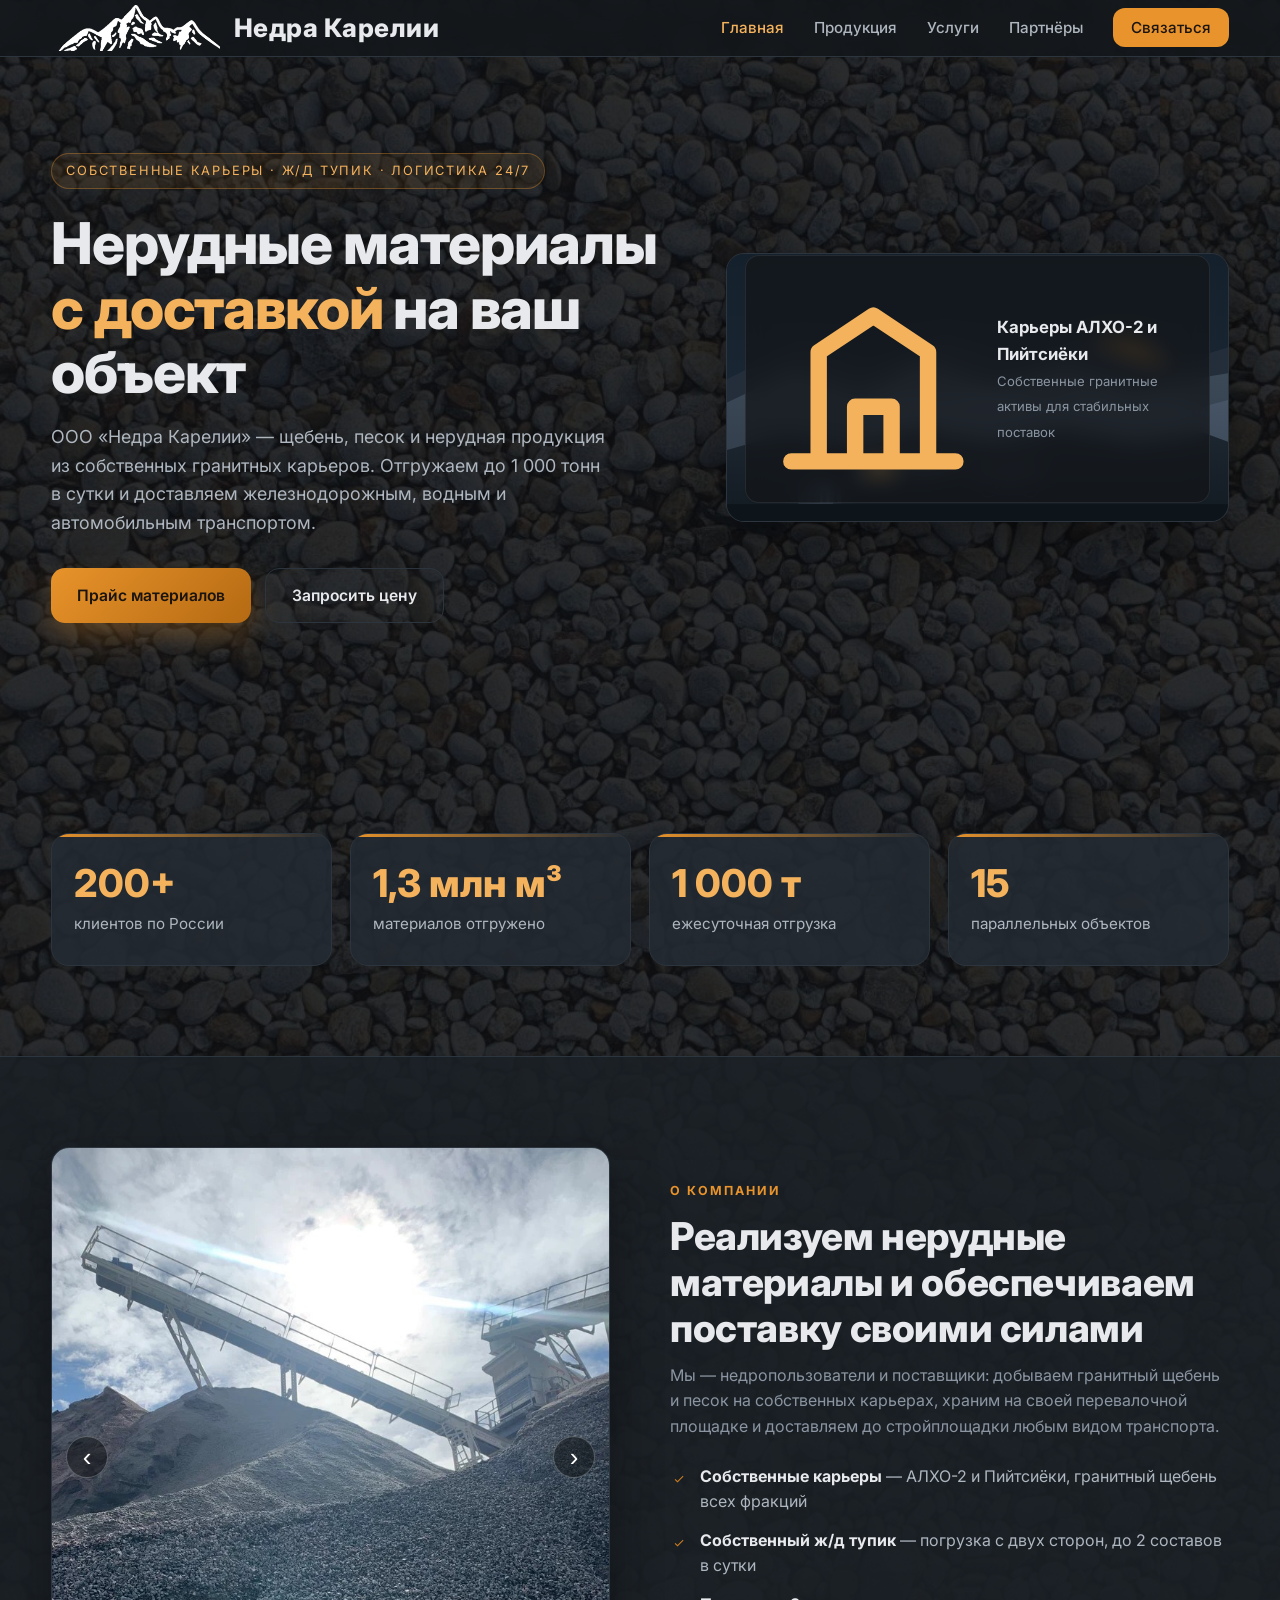
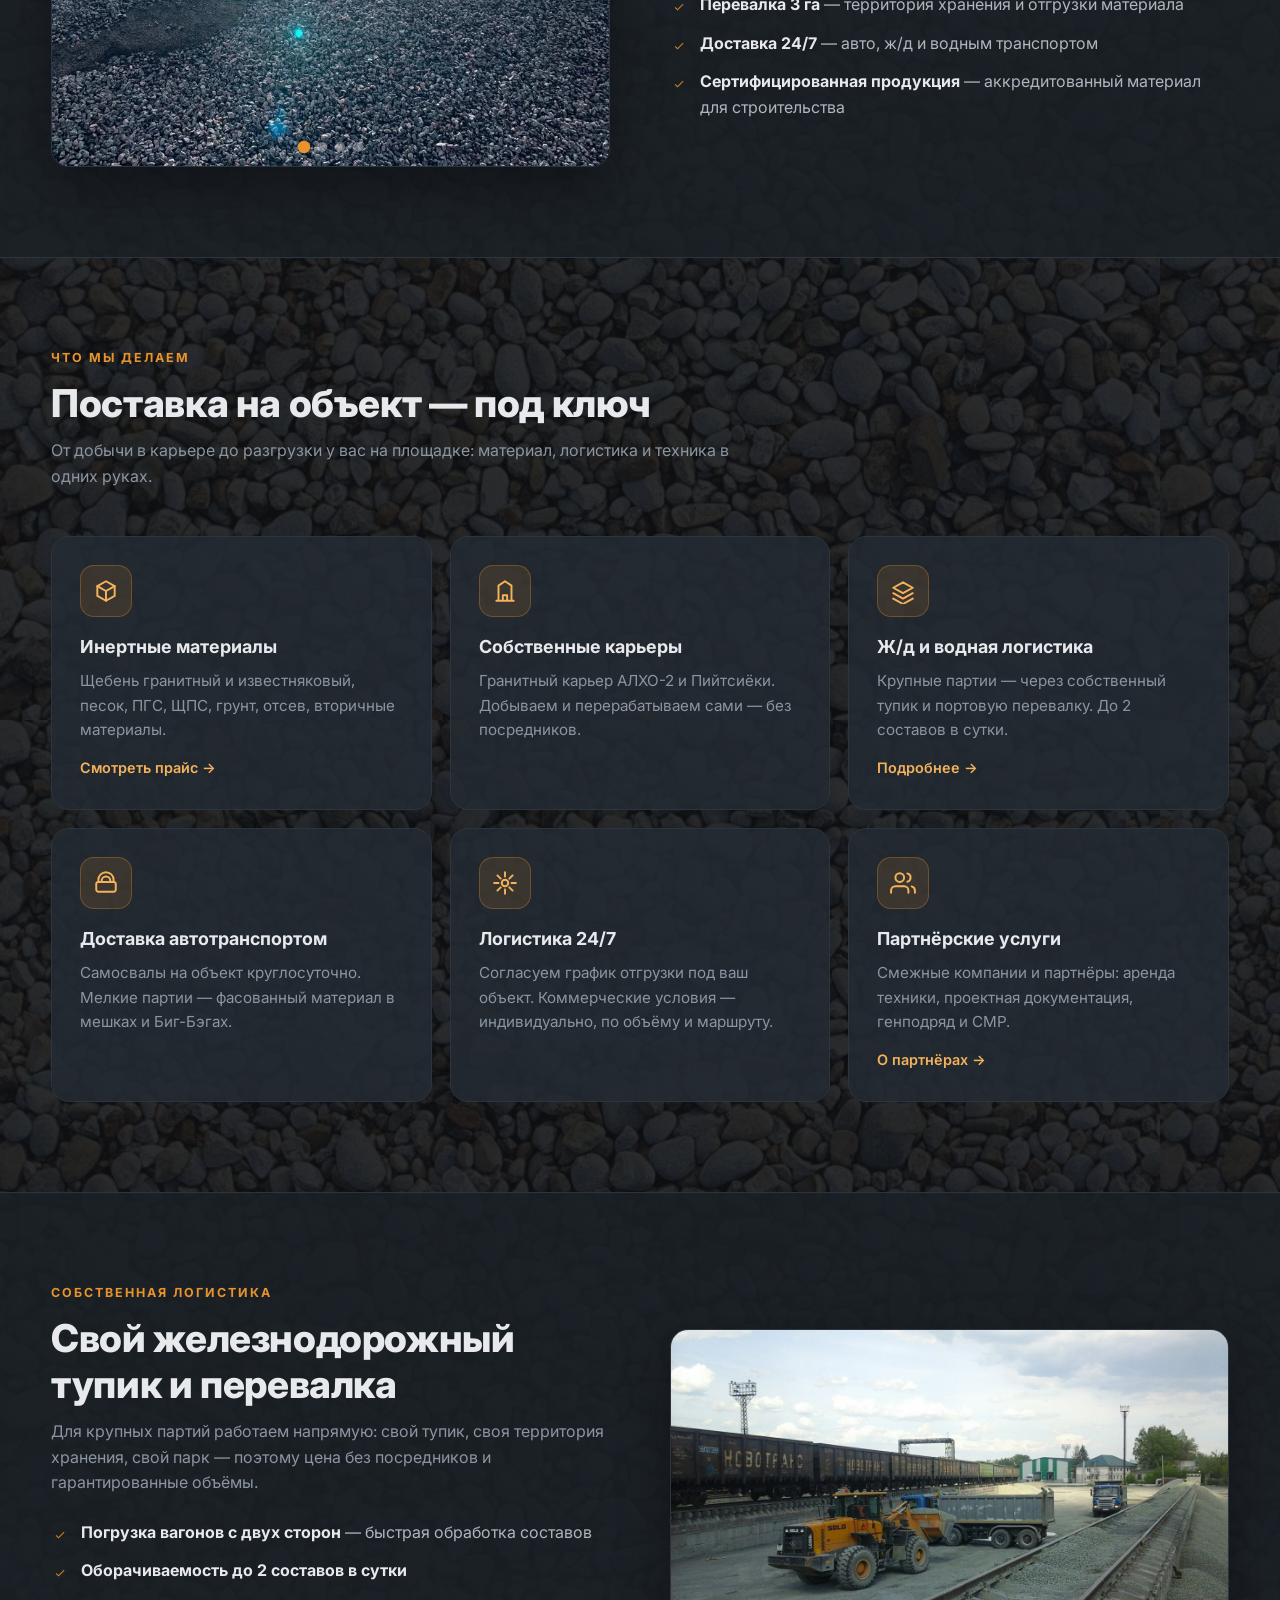
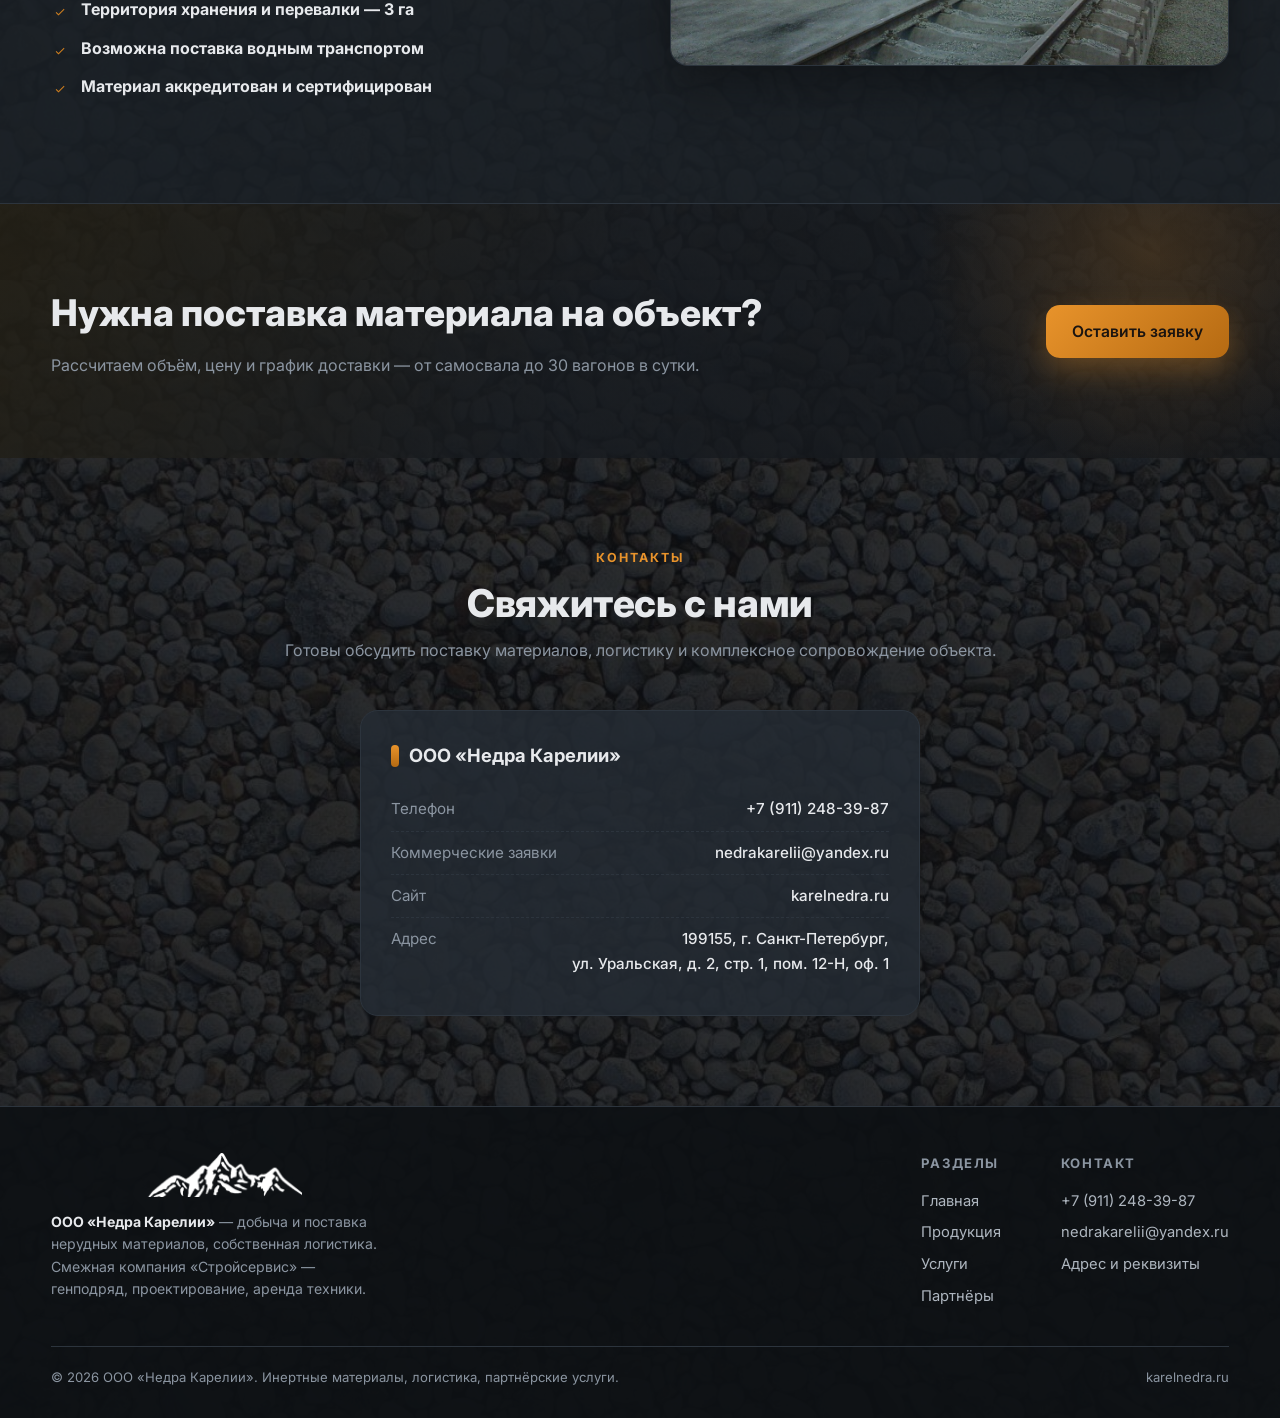
==== index.html @ d8558a84 "Grow equipment photos by another 25%" ====
<!DOCTYPE html>
<html lang="ru">
<head>
  <meta charset="UTF-8">
  <meta name="viewport" content="width=device-width, initial-scale=1.0">
  <title>Недра Карелии — нерудные материалы, карьеры и логистика</title>
  <meta name="description" content="ООО «Недра Карелии» — поставка щебня, песка и нерудных материалов. Собственные гранитные карьеры, ж/д тупик и логистика 24/7. Аренда техники, проектирование и строительство через партнёров.">
  <link rel="icon" href="images/favicon.png?v=2">
  <link rel="preconnect" href="https://fonts.googleapis.com">
  <link rel="preconnect" href="https://fonts.gstatic.com" crossorigin>
  <link href="https://fonts.googleapis.com/css2?family=Inter:wght@400;500;600;700;800&display=swap" rel="stylesheet">
  <link rel="stylesheet" href="css/style.css?v=36">
</head>
<body>

  <header class="header">
    <div class="container header-inner">
      <a class="logo" href="index.html" aria-label="Недра Карелии — на главную">
        <img class="logo-img" src="images/logo-mount.png" alt="Недра Карелии">
        <span class="logo-name">Недра Карелии</span>
      </a>
      <ul class="nav">
        <li><a href="index.html" class="active">Главная</a></li>
        <li><a href="production.html">Продукция</a></li>
        <li><a href="services.html">Услуги</a></li>
        <li><a href="partners.html">Партнёры</a></li>
        <li><a href="index.html#contacts" class="nav-cta">Связаться</a></li>
      </ul>
      <button class="burger" aria-label="Открыть меню"><span></span><span></span><span></span></button>
    </div>
  </header>

  <section class="hero">
    <div class="container hero-grid">
      <div data-reveal>
        <span class="badge">Собственные карьеры · Ж/д тупик · Логистика 24/7</span>
        <h1>Нерудные материалы <em>с доставкой</em> на ваш объект</h1>
        <p class="lead">ООО «Недра Карелии» — щебень, песок и нерудная продукция из собственных гранитных карьеров. Отгружаем до 1 000 тонн в сутки и доставляем железнодорожным, водным и автомобильным транспортом.</p>
        <div class="hero-actions">
          <a href="production.html" class="btn btn-primary">Прайс материалов</a>
          <a href="index.html#contacts" class="btn btn-ghost">Запросить цену</a>
        </div>
      </div>
      <div class="hero-visual" data-reveal>
        <img src="images/hero.svg" alt="Гранитный карьер Недра Карелии">
        <div class="hero-card">
          <svg width="38" height="38" viewBox="0 0 24 24" fill="none" aria-hidden="true">
            <path d="M3 21h18M6 21V9l6-4 6 4v12M10 21v-6h4v6" stroke="#f4b25c" stroke-width="1.8" stroke-linecap="round" stroke-linejoin="round"/>
          </svg>
          <div>
            <b>Карьеры АЛХО-2 и Пийтсиёки</b>
            <span>Собственные гранитные активы для стабильных поставок</span>
          </div>
        </div>
      </div>
    </div>
  </section>

  <section class="section">
    <div class="container">
      <div class="stats" data-reveal>
        <div class="stat">
          <b>200+</b>
          <span>клиентов по России</span>
        </div>
        <div class="stat">
          <b>1,3 млн м³</b>
          <span>материалов отгружено</span>
        </div>
        <div class="stat">
          <b>1 000 т</b>
          <span>ежесуточная отгрузка</span>
        </div>
        <div class="stat">
          <b>15</b>
          <span>параллельных объектов</span>
        </div>
      </div>
    </div>
  </section>

  <section class="section section-alt" id="about">
    <div class="container split">
      <div class="split-visual carousel" data-reveal>
        <div class="c-slides">
          <img class="c-slide active" src="images/carousel/Alho-2.jpg" alt="Гранитный карьер">
          <img class="c-slide" src="images/carousel/poezd1.jpg" alt="Железнодорожные поставки">
          <img class="c-slide" src="images/carousel/avto.png" alt="Автодоставка">
          <img class="c-slide" src="images/carousel/korabl.webp" alt="Водная логистика">
        </div>
        <button class="c-btn c-prev" type="button" aria-label="Назад">&#8249;</button>
        <button class="c-btn c-next" type="button" aria-label="Вперёд">&#8250;</button>
        <div class="c-dots"></div>
      </div>
      <div data-reveal>
        <div class="section-head" style="margin-bottom:24px">
          <div class="kicker">О компании</div>
          <h2>Реализуем нерудные материалы и обеспечиваем поставку своими силами</h2>
          <p>Мы — недропользователи и поставщики: добываем гранитный щебень и песок на собственных карьерах, храним на своей перевалочной площадке и доставляем до стройплощадки любым видом транспорта.</p>
        </div>
        <ul class="check-list">
          <li><b>Собственные карьеры</b> — АЛХО-2 и Пийтсиёки, гранитный щебень всех фракций</li>
          <li><b>Собственный ж/д тупик</b> — погрузка с двух сторон, до 2 составов в сутки</li>
          <li><b>Перевалка 3 га</b> — территория хранения и отгрузки материала</li>
          <li><b>Доставка 24/7</b> — авто, ж/д и водным транспортом</li>
          <li><b>Сертифицированная продукция</b> — аккредитованный материал для строительства</li>
        </ul>
      </div>
    </div>
  </section>

  <section class="section">
    <div class="container">
      <div class="section-head" data-reveal>
        <div class="kicker">Что мы делаем</div>
        <h2>Поставка на объект — под ключ</h2>
        <p>От добычи в карьере до разгрузки у вас на площадке: материал, логистика и техника в одних руках.</p>
      </div>
      <div class="grid grid-3">
        <div class="card" data-reveal>
          <span class="icon">
            <svg width="26" height="26" viewBox="0 0 24 24" fill="none" stroke="currentColor" stroke-width="1.8" stroke-linecap="round" stroke-linejoin="round"><path d="M12 3l8 4.5v9L12 21l-8-4.5v-9z"/><path d="M12 12l8-4.5M12 12L4 7.5M12 12v9"/></svg>
          </span>
          <h3>Инертные материалы</h3>
          <p>Щебень гранитный и известняковый, песок, ПГС, ЩПС, грунт, отсев, вторичные материалы.</p>
          <a class="more" href="production.html">Смотреть прайс →</a>
        </div>
        <div class="card" data-reveal>
          <span class="icon">
            <svg width="26" height="26" viewBox="0 0 24 24" fill="none" stroke="currentColor" stroke-width="1.8" stroke-linecap="round" stroke-linejoin="round"><path d="M4 21h16M6 21V7l6-4 6 4v14M10 21v-5h4v5"/></svg>
          </span>
          <h3>Собственные карьеры</h3>
          <p>Гранитный карьер АЛХО-2 и Пийтсиёки. Добываем и перерабатываем сами — без посредников.</p>
        </div>
        <div class="card" data-reveal>
          <span class="icon">
            <svg width="26" height="26" viewBox="0 0 24 24" fill="none" stroke="currentColor" stroke-width="1.8" stroke-linecap="round" stroke-linejoin="round"><path d="M3 9l9-5 9 5-9 5z"/><path d="M3 14l9 5 9-5"/><path d="M3 19l9 5 9-5"/></svg>
          </span>
          <h3>Ж/д и водная логистика</h3>
          <p>Крупные партии — через собственный тупик и портовую перевалку. До 2 составов в сутки.</p>
          <a class="more" href="services.html">Подробнее →</a>
        </div>
        <div class="card" data-reveal>
          <span class="icon">
            <svg width="26" height="26" viewBox="0 0 24 24" fill="none" stroke="currentColor" stroke-width="1.8" stroke-linecap="round" stroke-linejoin="round"><path d="M5 11V9a7 7 0 0 1 14 0v2"/><rect x="3" y="11" width="18" height="9" rx="2"/><path d="M8 11v-1a4 4 0 0 1 8 0v1"/></svg>
          </span>
          <h3>Доставка автотранспортом</h3>
          <p>Самосвалы на объект круглосуточно. Мелкие партии — фасованный материал в мешках и Биг-Бэгах.</p>
        </div>
        <div class="card" data-reveal>
          <span class="icon">
            <svg width="26" height="26" viewBox="0 0 24 24" fill="none" stroke="currentColor" stroke-width="1.8" stroke-linecap="round" stroke-linejoin="round"><path d="M12 2v4M12 18v4M2 12h4M18 12h4M5 5l3 3M16 16l3 3M5 19l3-3M16 8l3-3"/><circle cx="12" cy="12" r="3"/></svg>
          </span>
          <h3>Логистика 24/7</h3>
          <p>Согласуем график отгрузки под ваш объект. Коммерческие условия — индивидуально, по объёму и маршруту.</p>
        </div>
        <div class="card" data-reveal>
          <span class="icon">
            <svg width="26" height="26" viewBox="0 0 24 24" fill="none" stroke="currentColor" stroke-width="1.8" stroke-linecap="round" stroke-linejoin="round"><path d="M17 21v-2a4 4 0 0 0-4-4H5a4 4 0 0 0-4 4v2"/><circle cx="9" cy="7" r="4"/><path d="M23 21v-2a4 4 0 0 0-3-3.87M16 3.13a4 4 0 0 1 0 7.75"/></svg>
          </span>
          <h3>Партнёрские услуги</h3>
          <p>Смежные компании и партнёры: аренда техники, проектная документация, генподряд и СМР.</p>
          <a class="more" href="partners.html">О партнёрах →</a>
        </div>
      </div>
    </div>
  </section>

  <section class="section section-alt" id="railway">
    <div class="container split">
      <div data-reveal>
        <div class="section-head" style="margin-bottom:24px">
          <div class="kicker">Собственная логистика</div>
          <h2>Свой железнодорожный тупик и перевалка</h2>
          <p>Для крупных партий работаем напрямую: свой тупик, своя территория хранения, свой парк — поэтому цена без посредников и гарантированные объёмы.</p>
        </div>
        <ul class="check-list">
          <li><b>Погрузка вагонов с двух сторон</b> — быстрая обработка составов</li>
          <li><b>Оборачиваемость до 2 составов в сутки</b></li>
          <li><b>Территория хранения и перевалки — 3 га</b></li>
          <li><b>Возможна поставка водным транспортом</b></li>
          <li><b>Материал аккредитован и сертифицирован</b></li>
        </ul>
      </div>
      <div class="split-visual" data-reveal>
        <img src="images/railway.jpg" alt="Погрузка на ж/д тупике">
      </div>
    </div>
  </section>

  <section class="cta" data-reveal>
    <div class="container cta-inner">
      <div>
        <h2>Нужна поставка материала на объект?</h2>
        <p>Рассчитаем объём, цену и график доставки — от самосвала до 30 вагонов в сутки.</p>
      </div>
      <a href="index.html#contacts" class="btn btn-primary">Оставить заявку</a>
    </div>
  </section>

  <section class="section" id="contacts">
    <div class="container">
      <div class="section-head" data-reveal>
        <div class="kicker">Контакты</div>
        <h2>Свяжитесь с нами</h2>
        <p>Готовы обсудить поставку материалов, логистику и комплексное сопровождение объекта.</p>
      </div>
      <div class="contacts-grid">
        <div class="contact-card" data-reveal>
          <h3>ООО «Недра Карелии»</h3>
          <div class="contact-row"><span class="k">Телефон</span><span class="v"><a href="tel:+79112483987">+7 (911) 248-39-87</a></span></div>
          <div class="contact-row"><span class="k">Коммерческие заявки</span><span class="v"><a href="mailto:nedrakarelii@yandex.ru">nedrakarelii@yandex.ru</a></span></div>
          <div class="contact-row"><span class="k">Сайт</span><span class="v"><a href="https://karelnedra.ru" target="_blank" rel="noopener">karelnedra.ru</a></span></div>
          <div class="contact-row"><span class="k">Адрес</span><span class="v">199155, г. Санкт-Петербург,<br>ул. Уральская, д. 2, стр. 1, пом. 12-Н, оф. 1</span></div>
        </div>
      </div>
    </div>
  </section>

  <footer class="footer">
    <div class="container">
      <div class="footer-inner">
        <div class="f-brand">
          <img class="f-logo" src="images/logo-mount.png" alt="Недра Карелии">
          <b>ООО «Недра Карелии»</b> — добыча и поставка нерудных материалов, собственная логистика. Смежная компания «Стройсервис» — генподряд, проектирование, аренда техники.
        </div>
        <div class="footer-cols">
          <div>
            <h4>Разделы</h4>
            <a href="index.html">Главная</a>
            <a href="production.html">Продукция</a>
            <a href="services.html">Услуги</a>
            <a href="partners.html">Партнёры</a>
          </div>
          <div>
            <h4>Контакт</h4>
            <a href="tel:+79112483987">+7 (911) 248-39-87</a>
            <a href="mailto:nedrakarelii@yandex.ru">nedrakarelii@yandex.ru</a>
            <a href="index.html#contacts">Адрес и реквизиты</a>
          </div>
        </div>
      </div>
      <div class="footer-bottom">
        <span>© 2026 ООО «Недра Карелии». Инертные материалы, логистика, партнёрские услуги.</span>
        <span>karelnedra.ru</span>
      </div>
    </div>
  </footer>

  <script src="js/main.js"></script>
</body>
</html>
---- css/style.css ----
:root {
  --coal: #13161a;
  --coal-2: #1b2026;
  --coal-3: #242b33;
  --stone: #3a424c;
  --muted: #8b95a1;
  --text: #e7e9ec;
  --text-dim: #aeb6bf;
  --accent: #e8932b;
  --accent-2: #f4b25c;
  --amber-dark: #b56a12;
  --line: #2c343d;
  --bg-line: rgba(138, 150, 163, 0.08);
  --radius: 18px;
  --shadow: 0 20px 50px rgba(0, 0, 0, 0.35);
}

* { margin: 0; padding: 0; box-sizing: border-box; }

html {
  scroll-behavior: smooth;
  overflow-x: hidden;
  overflow-x: clip;
  background-color: var(--coal);
  background-image:
    linear-gradient(rgba(13, 15, 18, 0.88), rgba(13, 15, 18, 0.88)),
    url("../images/Sheben-90.jpg");
  background-repeat: no-repeat, repeat;
  background-size: auto, 1160px 1160px;
  background-attachment: scroll;
}

body {
  font-family: "Inter", "Segoe UI", Roboto, Arial, sans-serif;
  position: relative;
  overflow-x: hidden;
  overflow-x: clip;
  background-color: transparent;
  color: var(--text);
  line-height: 1.6;
  -webkit-font-smoothing: antialiased;
}

a { color: inherit; text-decoration: none; }
img { max-width: 100%; display: block; }
ul { list-style: none; }

.container { width: min(1180px, 92%); margin: 0 auto; }
section[id] { scroll-margin-top: 96px; }

/* ---------- Header ---------- */
.header {
  position: sticky; top: 0; z-index: 50;
  background: rgba(19, 22, 26, 0.82);
  backdrop-filter: blur(12px);
  border-bottom: 1px solid var(--line);
}
.header-inner { display: flex; align-items: center; justify-content: space-between; height: 56px; }
.logo { display: flex; align-items: center; gap: 14px; }
.logo-img { height: 46px; width: auto; display: block; flex: none; }
.logo-mark {
  width: 42px; height: 42px; border-radius: 12px;
  display: grid; place-items: center; flex: none;
  background: linear-gradient(145deg, var(--accent), var(--amber-dark));
  color: #1a1410; box-shadow: 0 6px 18px rgba(232, 147, 43, 0.35);
}
.logo-name { font-weight: 800; font-size: 1.6rem; letter-spacing: 0.02em; line-height: 1.2; color: var(--text); white-space: nowrap; }
.logo-sub { display: none; }

.nav { display: flex; align-items: center; gap: 30px; }
.nav a { color: var(--text-dim); font-weight: 500; font-size: 0.95rem; transition: color 0.2s; }
.nav a:hover, .nav a.active { color: var(--accent-2); }
.nav-cta {
  background: var(--accent); color: #1a1410 !important; font-weight: 600;
  padding: 10px 18px; border-radius: 12px; transition: background 0.2s, transform 0.2s;
}
.nav-cta:hover { background: var(--accent-2); transform: translateY(-1px); }

.burger { display: none; background: none; border: 0; cursor: pointer; }
.burger span { display: block; width: 24px; height: 2px; background: var(--text); margin: 5px 0; border-radius: 2px; }

/* ---------- Hero ---------- */
.hero {
  position: relative; padding: 96px 0 120px;
}
.hero-grid { display: grid; grid-template-columns: 1.1fr 0.9fr; gap: 60px; align-items: center; }

.badge {
  display: inline-flex; align-items: center; gap: 8px;
  font-size: 0.8rem; color: var(--accent-2); letter-spacing: 0.14em; text-transform: uppercase;
  border: 1px solid rgba(232, 147, 43, 0.35);
  padding: 7px 14px; border-radius: 999px; background: rgba(232, 147, 43, 0.08);
}
.hero h1 { font-size: clamp(2.3rem, 4.5vw, 3.7rem); line-height: 1.12; margin: 22px 0 18px; font-weight: 800; letter-spacing: -0.02em; }
.hero h1 em { font-style: normal; color: var(--accent-2); }
.hero p.lead { color: var(--text-dim); font-size: 1.12rem; max-width: 560px; }

.hero-actions { display: flex; flex-wrap: wrap; gap: 14px; margin-top: 30px; }

.btn {
  display: inline-flex; align-items: center; gap: 10px;
  padding: 14px 26px; border-radius: 14px; font-weight: 600; font-size: 0.98rem;
  transition: transform 0.2s, box-shadow 0.2s, background 0.2s;
}
.btn-primary { background: linear-gradient(135deg, var(--accent), var(--amber-dark)); color: #1a1410; box-shadow: 0 12px 30px rgba(232, 147, 43, 0.3); }
.btn-primary:hover { transform: translateY(-2px); box-shadow: 0 16px 38px rgba(232, 147, 43, 0.4); }
.btn-ghost { border: 1px solid var(--line); color: var(--text); background: rgba(255,255,255,0.02); }
.btn-ghost:hover { border-color: var(--stone); background: rgba(255,255,255,0.05); }

.hero-visual { position: relative; border-radius: var(--radius); overflow: hidden; box-shadow: var(--shadow); border: 1px solid var(--line); background: rgba(28,34,41,0.75); }
.hero-visual svg { width: 100%; height: auto; display: block; }
.hero-card {
  position: absolute; left: 18px; bottom: 18px; right: 18px;
  background: rgba(19, 22, 26, 0.75); backdrop-filter: blur(10px);
  border: 1px solid rgba(255,255,255,0.08); border-radius: 14px; padding: 14px 18px;
  display: flex; align-items: center; gap: 14px;
}
.hero-card b { font-size: 1.05rem; display: block; }
.hero-card span { font-size: 0.82rem; color: var(--muted); }

/* ---------- Sections ---------- */
.section { padding: 90px 0; }
.section-alt { background: rgba(27,32,38,0.85); border-top: 1px solid var(--line); border-bottom: 1px solid var(--line); }
.section-head { max-width: 720px; margin-bottom: 46px; }
.section-head .kicker { color: var(--accent); font-weight: 700; text-transform: uppercase; letter-spacing: 0.16em; font-size: 0.78rem; margin-bottom: 12px; }
.section-head h2 { font-size: clamp(1.7rem, 3vw, 2.4rem); font-weight: 800; letter-spacing: -0.01em; line-height: 1.2; }
.section-head p { color: var(--muted); margin-top: 12px; }

/* ---------- Stats ---------- */
.stats { display: grid; grid-template-columns: repeat(4, 1fr); gap: 18px; }
.stat { background: rgba(36,43,51,0.85); border: 1px solid var(--line); border-radius: var(--radius); padding: 28px 22px; position: relative; overflow: hidden; }
.stat::after { content: ""; position: absolute; inset: 0 0 auto 0; height: 3px; background: linear-gradient(90deg, var(--accent), transparent); }
.stat b { font-size: clamp(1.8rem, 3vw, 2.5rem); font-weight: 800; color: var(--accent-2); line-height: 1.1; }
.stat span { display: block; margin-top: 8px; color: var(--text-dim); font-size: 0.95rem; }

/* ---------- Feature cards ---------- */
.grid { display: grid; gap: 18px; }
.grid-3 { grid-template-columns: repeat(3, 1fr); }
.grid-2 { grid-template-columns: repeat(2, 1fr); }

.card {
  background: rgba(36,43,51,0.85); border: 1px solid var(--line); border-radius: var(--radius);
  padding: 28px; transition: transform 0.25s, border-color 0.25s;
}
.card:hover { transform: translateY(-4px); border-color: rgba(232, 147, 43, 0.45); }
.card .icon {
  width: 52px; height: 52px; border-radius: 14px; display: grid; place-items: center; margin-bottom: 16px;
  background: rgba(232, 147, 43, 0.12); border: 1px solid rgba(232, 147, 43, 0.3); color: var(--accent-2);
}
.card h3 { font-size: 1.12rem; margin-bottom: 8px; }
.card p { color: var(--muted); font-size: 0.95rem; }
.card a.more { display: inline-block; margin-top: 14px; color: var(--accent-2); font-weight: 600; font-size: 0.9rem; }
.card a.more:hover { text-decoration: underline; }

/* ---------- Split / feature rows ---------- */
.split { display: grid; grid-template-columns: 1fr 1fr; gap: 60px; align-items: center; }
.split-visual { border-radius: var(--radius); overflow: hidden; border: 1px solid var(--line); background: linear-gradient(160deg, rgba(30,37,45,0.72), rgba(18,22,27,0.72)); box-shadow: var(--shadow); }
.split-visual svg { width: 100%; display: block; }
.check-list li { position: relative; padding-left: 30px; margin-bottom: 13px; color: var(--text-dim); }
.check-list li::before {
  content: ""; position: absolute; left: 0; top: 6px;
  width: 18px; height: 18px; border-radius: 50%;
  background: linear-gradient(135deg, var(--accent), var(--amber-dark));
  -webkit-mask: url("data:image/svg+xml,%3Csvg xmlns='http://www.w3.org/2000/svg' viewBox='0 0 24 24'%3E%3Cpath d='M9 16.2 4.8 12l-1.4 1.4L9 19 21 7l-1.4-1.4z' fill='%23000'/%3E%3C/svg%3E") center / 12px no-repeat;
  mask: url("data:image/svg+xml,%3Csvg xmlns='http://www.w3.org/2000/svg' viewBox='0 0 24 24'%3E%3Cpath d='M9 16.2 4.8 12l-1.4 1.4L9 19 21 7l-1.4-1.4z' fill='%23000'/%3E%3C/svg%3E") center / 12px no-repeat;
}
.check-list b { color: var(--text); }

/* ---------- Partners ---------- */
.partners-grid { display: grid; grid-template-columns: repeat(2, 1fr); gap: 20px; }
.partner {
  background: rgba(36,43,51,0.85); border: 1px solid var(--line); border-radius: var(--radius);
  padding: 30px; display: flex; gap: 22px; align-items: flex-start;
}
.partner .badge-partner { flex: none; width: 54px; height: 54px; border-radius: 16px; display: grid; place-items: center; font-weight: 800; font-size: 1.05rem; }
.pn-1 { background: linear-gradient(145deg, rgba(232,147,43,.25), rgba(232,147,43,.05)); border: 1px solid rgba(232,147,43,.4); color: var(--accent-2); }
.pn-2 { background: linear-gradient(145deg, rgba(90,150,220,.25), rgba(90,150,220,.05)); border: 1px solid rgba(90,150,220,.4); color: #7fb3e8; }
.partner h3 { font-size: 1.1rem; margin-bottom: 6px; }
.partner p { color: var(--muted); font-size: 0.95rem; }
.partner .tags { margin-top: 12px; display: flex; flex-wrap: wrap; gap: 8px; }
.partner .tags span { font-size: 0.76rem; padding: 5px 11px; border-radius: 999px; background: rgba(255,255,255,0.05); border: 1px solid var(--line); color: var(--text-dim); }

/* ---------- Price tables ---------- */
.table-wrap { margin-bottom: 34px; overflow-x: auto; }
.table-wrap h3 { font-size: 1.15rem; margin-bottom: 12px; display: flex; align-items: center; gap: 12px; }
.table-wrap h3::before { content: ""; width: 8px; height: 22px; border-radius: 4px; background: linear-gradient(180deg, var(--accent), var(--amber-dark)); }
.tbl { width: 100%; border-collapse: collapse; background: rgba(36,43,51,0.85); border: 1px solid var(--line); border-radius: var(--radius); overflow: hidden; }
.tbl th { background: rgba(42,50,59,0.85); text-align: left; padding: 13px 18px; font-size: 0.8rem; text-transform: uppercase; letter-spacing: 0.08em; color: var(--muted); }
.tbl td { padding: 11px 18px; border-top: 1px solid var(--line); font-size: 0.95rem; }
.tbl td.cat { color: var(--accent-2); font-weight: 600; white-space: nowrap; }
.tbl tr:hover td { background: rgba(232, 147, 43, 0.05); }
.tbl td.num { text-align: right; white-space: nowrap; color: var(--accent-2); font-weight: 600; }
.tbl-tech { table-layout: fixed; }
.unit-note { font-size: 0.85rem; color: var(--muted); margin: -22px 0 26px; }

/* ---------- Equipment chips ---------- */
.chips { display: flex; flex-wrap: wrap; gap: 10px; }
.chips span {
  background: rgba(36,43,51,0.85); border: 1px solid var(--line); color: var(--text-dim);
  padding: 9px 16px; border-radius: 999px; font-size: 0.9rem;
}
.chips span b { color: var(--text); }

/* ---------- Equipment gallery ---------- */
.tech-card { display: flex; flex-direction: column; align-items: center; text-align: center; }
.tech-img {
  width: 100%; height: 313px; display: grid; place-items: center;
  background: rgba(13, 17, 21, 0.35); border: 1px solid var(--line);
  border-radius: 14px; margin-bottom: 16px; overflow: hidden;
}
.tech-img img { max-width: 92%; max-height: 284px; object-fit: contain; }
.tech-card h3 { font-size: 1.08rem; margin-bottom: 8px; }
.tech-list { color: var(--muted); font-size: 0.9rem; line-height: 1.55; flex: 1 1 auto; }
.tech-count {
  margin-top: auto; padding: 5px 13px; border-radius: 999px;
  background: rgba(232, 147, 43, 0.12); border: 1px solid rgba(232, 147, 43, 0.3);
  color: var(--accent-2); font-weight: 600; font-size: 0.85rem;
}

/* ---------- CTA ---------- */
.cta {
  position: relative; overflow: hidden; padding: 80px 0;
  background: linear-gradient(120deg, rgba(36,32,21,0.85) 0%, rgba(23,27,32,0.8) 45%, rgba(19,22,26,0.82) 100%);
}
.cta::before { content: ""; position: absolute; width: 500px; height: 500px; border-radius: 50%; background: radial-gradient(circle, rgba(232,147,43,0.18), transparent 65%); top: -200px; right: -120px; }
.cta-inner { position: relative; display: grid; grid-template-columns: 1fr auto; gap: 40px; align-items: center; }
.cta h2 { font-size: clamp(1.6rem, 3vw, 2.3rem); font-weight: 800; margin-bottom: 10px; }
.cta p { color: var(--muted); }

/* ---------- Contacts ---------- */
#contacts .section-head { text-align: center; margin-left: auto; margin-right: auto; }
#contacts .contacts-grid { grid-template-columns: minmax(0, 560px); justify-content: center; }
.contacts-grid { display: grid; grid-template-columns: repeat(2, 1fr); gap: 22px; }
.contact-card { background: rgba(36,43,51,0.85); border: 1px solid var(--line); border-radius: var(--radius); padding: 30px; }
.contact-card h3 { font-size: 1.15rem; margin-bottom: 18px; display: flex; align-items: center; gap: 10px; }
.contact-card h3::before { content: ""; width: 8px; height: 22px; border-radius: 4px; background: linear-gradient(180deg, var(--accent), var(--amber-dark)); }
.contact-row { display: flex; justify-content: space-between; gap: 14px; padding: 9px 0; border-bottom: 1px dashed var(--line); font-size: 0.95rem; }
.contact-row:last-child { border-bottom: 0; }
.contact-row .k { color: var(--muted); min-width: 0; }
.contact-row .v { text-align: right; color: var(--text); font-weight: 500; min-width: 0; white-space: nowrap; }
.contact-row a:hover { color: var(--accent-2); }

/* ---------- Footer ---------- */
.footer { border-top: 1px solid var(--line); padding: 46px 0 30px; background: rgba(14,17,20,0.92); }
.footer-inner { display: flex; flex-wrap: wrap; justify-content: space-between; gap: 26px; }
.footer .f-brand { color: var(--muted); font-size: 0.88rem; max-width: 340px; }
.footer .f-brand b { color: var(--text); }
.f-logo { height: 44px; width: auto; display: block; margin: 0 auto 14px; }
.footer-cols { display: flex; gap: 60px; flex-wrap: wrap; }
.footer-cols h4 { font-size: 0.82rem; text-transform: uppercase; letter-spacing: 0.12em; color: var(--muted); margin-bottom: 12px; }
.footer-cols a { display: block; color: var(--text-dim); font-size: 0.92rem; padding: 4px 0; }
.footer-cols a:hover { color: var(--accent-2); }
.footer-bottom { margin-top: 34px; padding-top: 20px; border-top: 1px solid var(--line); font-size: 0.82rem; color: var(--muted); display: flex; flex-wrap: wrap; justify-content: space-between; gap: 10px; }

/* ---------- Page hero (inner pages) ---------- */
.page-hero { padding: 70px 0 76px; }
.page-hero h1 { font-size: clamp(2rem, 4vw, 3rem); font-weight: 800; margin-top: 16px; }
.page-hero p { color: var(--text-dim); max-width: 640px; margin-top: 12px; }
.breadcrumbs { color: var(--muted); font-size: 0.85rem; }
.breadcrumbs a:hover { color: var(--accent-2); }

/* ---------- Carousel ---------- */
.carousel { position: relative; overflow: hidden; background: rgba(16,22,28,0.7); }
.carousel .c-slides { position: relative; aspect-ratio: 0.9 / 1; min-height: 360px; }
.c-slide { position: absolute; inset: 0; width: 100%; height: 100%; object-fit: cover; opacity: 0; transform: scale(1.04); transition: opacity 0.7s ease, transform 0.7s ease; }
.c-slide.active { opacity: 1; transform: scale(1); }
.c-btn {
  position: absolute; top: 50%; transform: translateY(-50%);
  width: 42px; height: 42px; border-radius: 50%; border: 1px solid rgba(255,255,255,0.25);
  background: rgba(13, 17, 20, 0.55); color: #fff; font-size: 26px; line-height: 1;
  cursor: pointer; display: grid; place-items: center; transition: background 0.2s, border-color 0.2s;
}
.c-btn:hover { background: rgba(232,147,43,0.85); border-color: transparent; }
.c-prev { left: 14px; }
.c-next { right: 14px; }
.c-dots { position: absolute; left: 0; right: 0; bottom: 14px; display: flex; justify-content: center; gap: 8px; z-index: 2; }
.c-dots button {
  width: 10px; height: 10px; border-radius: 50%; border: 0; padding: 0; cursor: pointer;
  background: rgba(255,255,255,0.35); transition: background 0.2s, transform 0.2s;
}
.c-dots button.active { background: var(--accent); transform: scale(1.25); }

/* ---------- Reveal ---------- */
[data-reveal] { opacity: 0; transform: translateY(22px); transition: opacity 0.7s ease, transform 0.7s ease; }
[data-reveal].revealed { opacity: 1; transform: none; }

/* ---------- Responsive ---------- */
@media (max-width: 1150px) {
  .logo-img { height: 38px; }
  .logo-name { font-size: 1.25rem; }
  .nav { gap: 22px; }
}

@media (max-width: 960px) {
  .grid-3 { grid-template-columns: repeat(2, 1fr); }
  .stats { grid-template-columns: repeat(2, 1fr); }
  .hero-grid { grid-template-columns: 1fr; }
  .hero-visual { max-width: 620px; }
  .split, .cta-inner { grid-template-columns: 1fr; }
  .contacts-grid { grid-template-columns: 1fr; }
  .partners-grid { grid-template-columns: 1fr; }
  .carousel .c-slides { aspect-ratio: 1.35 / 1; min-height: 300px; }
}

@media (max-width: 900px) {
  .logo-img { height: 34px; }
  .logo-name { font-size: 0.95rem; }
  .nav {
    position: fixed; top: 56px; right: 0; left: auto; bottom: auto; z-index: 55;
    width: auto; max-width: 84vw; height: auto; max-height: calc(100vh - 56px); overflow-y: auto;
    margin: 0;
    flex-direction: column; justify-content: flex-start; align-items: stretch;
    gap: 0; padding: 14px 0 26px;
    background: #000000; border-left: 1px solid var(--line);
    font-size: 1.05rem;
    transform: translateX(100.5%); will-change: transform; transition: transform 0.32s ease;
    box-shadow: -20px 0 50px rgba(0, 0, 0, 0.45);
  }
  .nav.open { transform: translateX(0); }
  .nav a { padding: 11px 24px; white-space: nowrap; text-align: right; }
  .nav a.nav-cta {
    margin: 6px 26px 0; padding: 5px 10px; border: 0; width: auto;
    align-self: flex-end; display: inline-block; text-align: center; line-height: 1.5; color: #1a1410;
    background: linear-gradient(135deg, var(--accent), var(--amber-dark));
  }
  .burger { display: block; z-index: 60; }
}

@media (max-width: 720px) {
  .header { backdrop-filter: none; background: rgba(14, 17, 20, 0.98); }
  .header-inner { height: 72px; align-items: center; }
  .logo-img { height: 40px; }
  .logo-name { font-size: 0.9rem; }
  .nav { top: 72px; max-height: calc(100vh - 72px); }
  .grid-3, .grid-2, .stats { grid-template-columns: 1fr; }
  .section { padding: 60px 0; }
  .partner { flex-direction: column; }
  .contact-row { flex-wrap: wrap; }
  .contact-row .v { white-space: normal; }
  .tbl-tech td.cat { white-space: normal; }
}
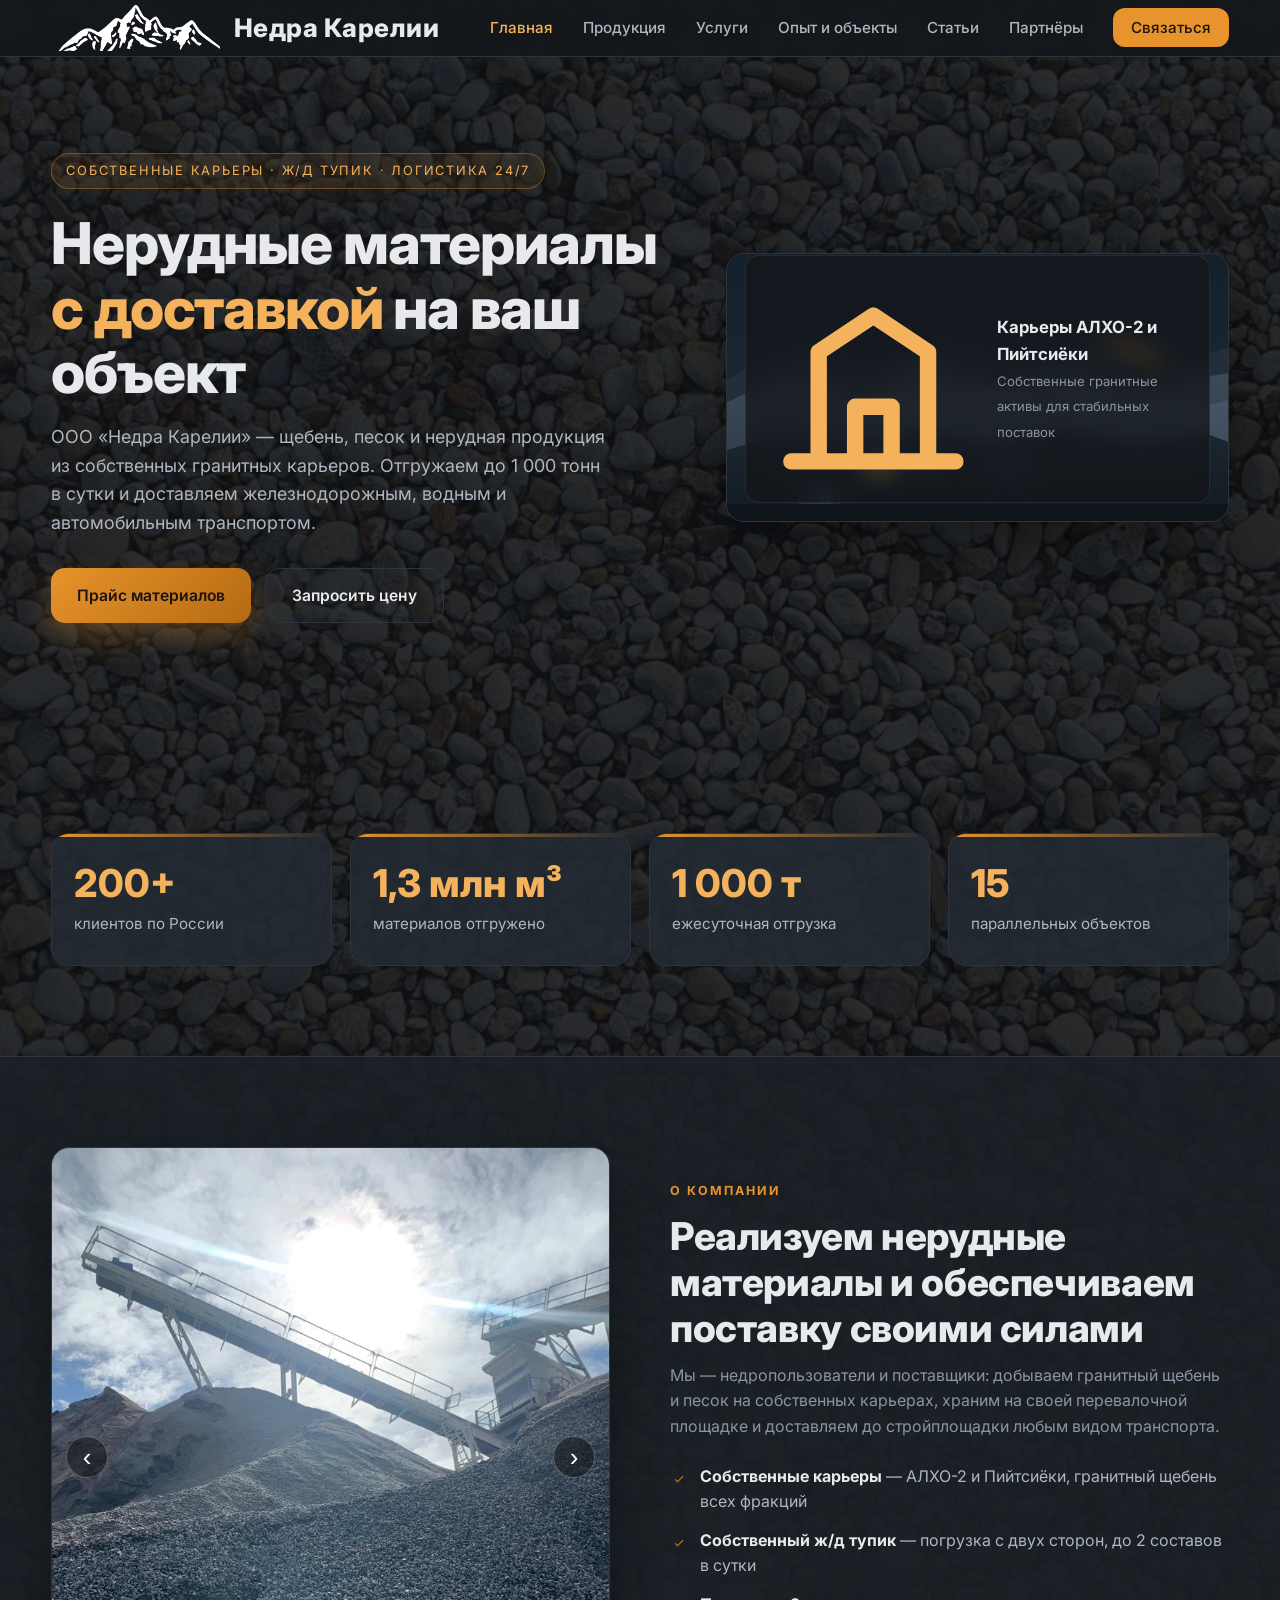
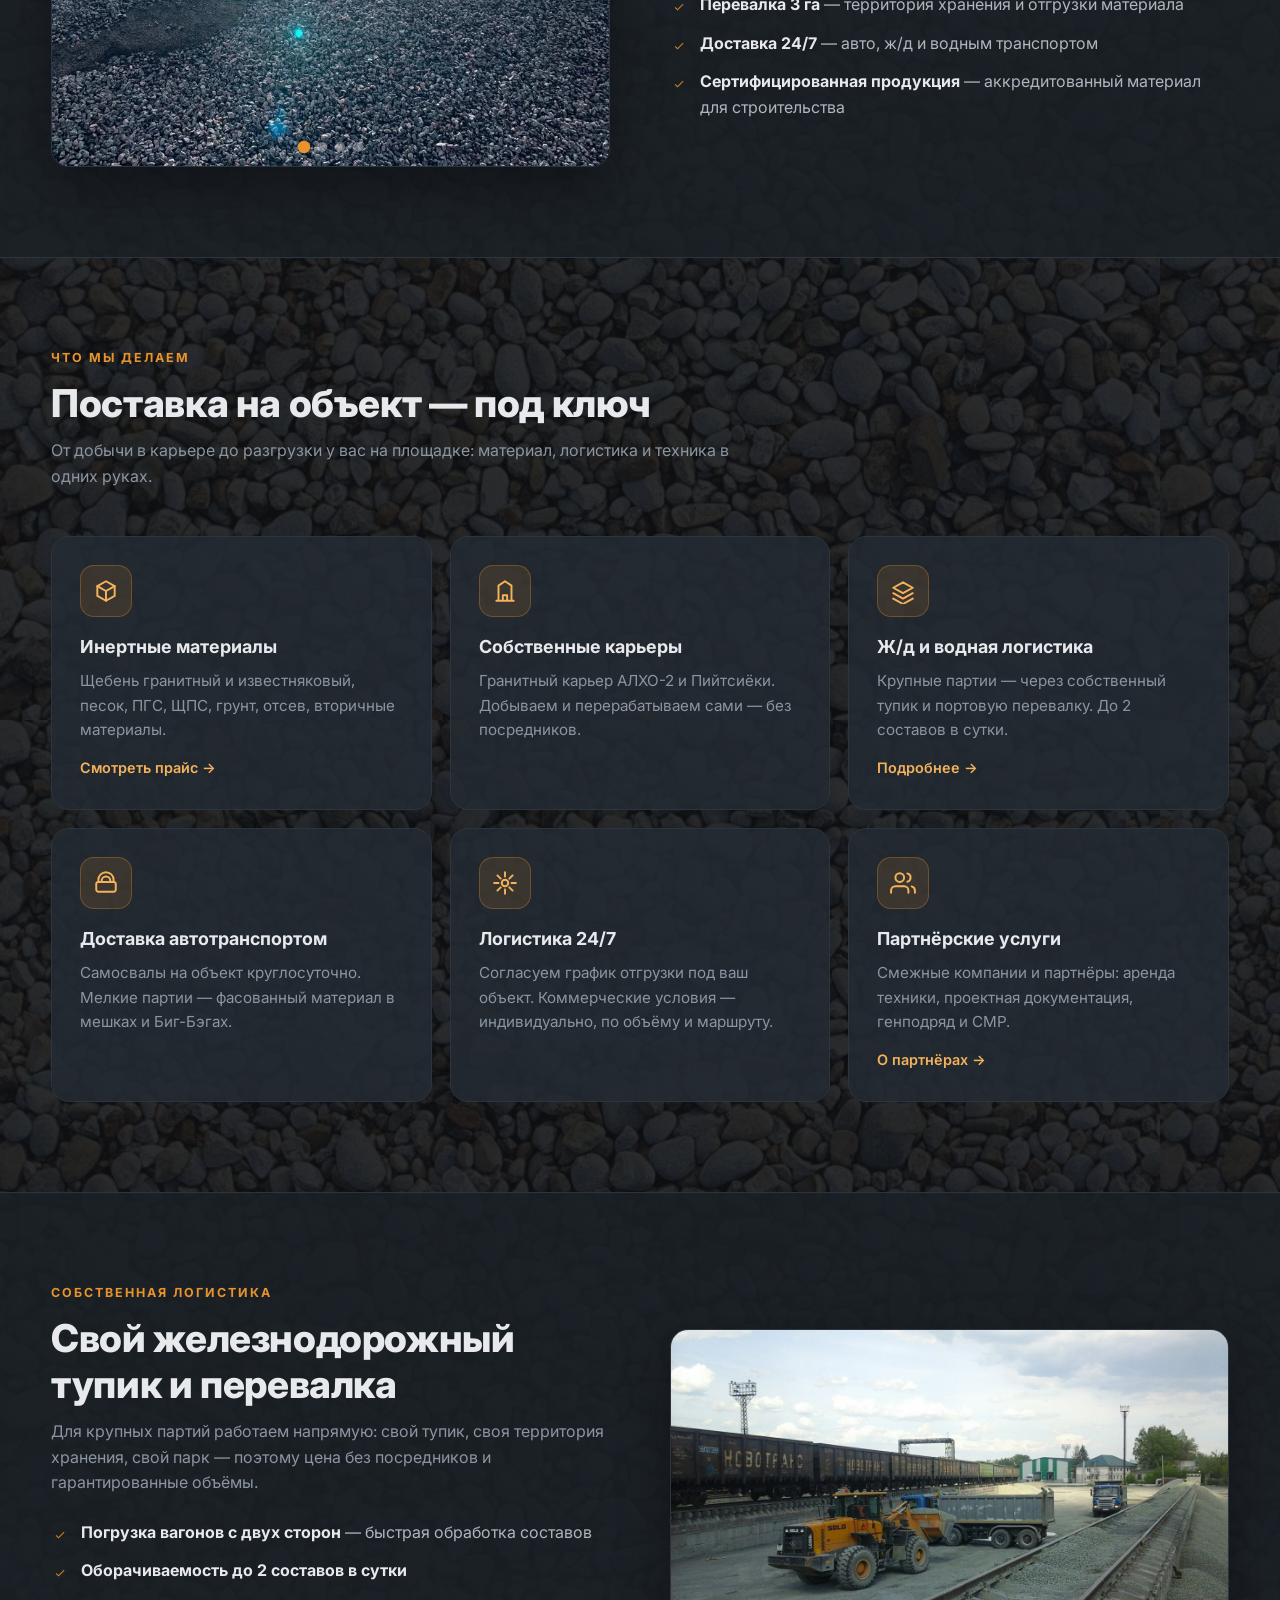
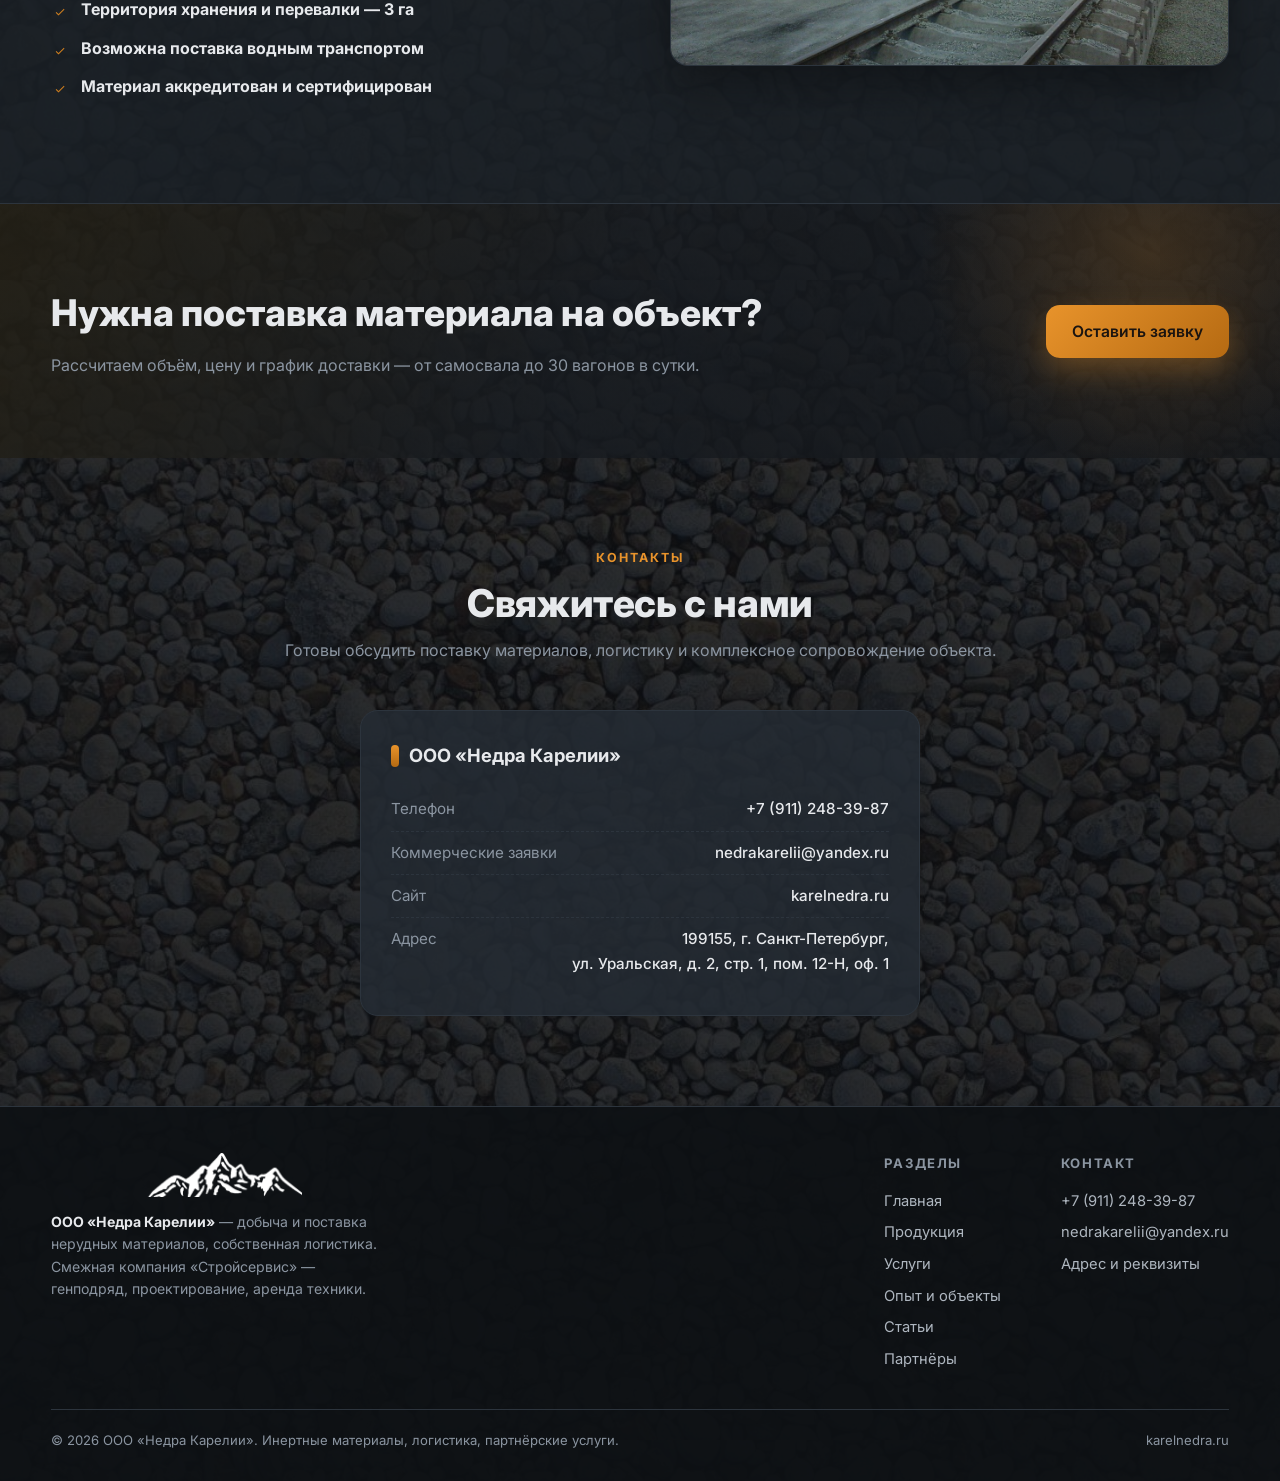
==== commit c873b640: "Опыт и объекты, раздел статей, картинки услуг и логистики, размер логотипа" ====
--- a/index.html
+++ b/index.html
@@ -1,4 +1,4 @@
-<!DOCTYPE html>
+﻿<!DOCTYPE html>
 <html lang="ru">
 <head>
   <meta charset="UTF-8">
@@ -9,7 +9,7 @@
   <link rel="preconnect" href="https://fonts.googleapis.com">
   <link rel="preconnect" href="https://fonts.gstatic.com" crossorigin>
   <link href="https://fonts.googleapis.com/css2?family=Inter:wght@400;500;600;700;800&display=swap" rel="stylesheet">
-  <link rel="stylesheet" href="css/style.css?v=36">
+  <link rel="stylesheet" href="css/style.css?v=38">
 </head>
 <body>
 
@@ -23,6 +23,8 @@
         <li><a href="index.html" class="active">Главная</a></li>
         <li><a href="production.html">Продукция</a></li>
         <li><a href="services.html">Услуги</a></li>
+        <li><a href="experience.html">Опыт и объекты</a></li>
+        <li><a href="articles.html">Статьи</a></li>
         <li><a href="partners.html">Партнёры</a></li>
         <li><a href="index.html#contacts" class="nav-cta">Связаться</a></li>
       </ul>
@@ -230,6 +232,8 @@
             <a href="index.html">Главная</a>
             <a href="production.html">Продукция</a>
             <a href="services.html">Услуги</a>
+            <a href="experience.html">Опыт и объекты</a>
+            <a href="articles.html">Статьи</a>
             <a href="partners.html">Партнёры</a>
           </div>
           <div>
--- a/css/style.css
+++ b/css/style.css
@@ -217,6 +217,19 @@
   color: var(--accent-2); font-weight: 600; font-size: 0.85rem;
 }
 
+/* ---------- Service blocks with image ---------- */
+.svc-card { display: flex; gap: 26px; align-items: flex-start; }
+.svc-card .svc-img {
+  flex: none; width: min(320px, 40%); aspect-ratio: 16 / 11;
+  object-fit: cover; border-radius: 14px; border: 1px solid var(--line);
+  box-shadow: 0 14px 34px rgba(0, 0, 0, 0.3);
+}
+.card-img {
+  width: 100%; aspect-ratio: 16 / 10; object-fit: cover;
+  border-radius: 14px; border: 1px solid var(--line); margin-bottom: 16px;
+  box-shadow: 0 14px 34px rgba(0, 0, 0, 0.3);
+}
+
 /* ---------- CTA ---------- */
 .cta {
   position: relative; overflow: hidden; padding: 80px 0;
@@ -284,6 +297,54 @@
 [data-reveal] { opacity: 0; transform: translateY(22px); transition: opacity 0.7s ease, transform 0.7s ease; }
 [data-reveal].revealed { opacity: 1; transform: none; }
 
+/* ---------- Experience & objects ---------- */
+.exp-grid { display: grid; grid-template-columns: repeat(2, 1fr); gap: 20px; }
+.exp-card { background: rgba(36,43,51,0.85); border: 1px solid var(--line); border-radius: var(--radius); padding: 30px; display: flex; flex-direction: column; }
+.exp-card .k2 { color: var(--accent); font-weight: 700; text-transform: uppercase; letter-spacing: 0.14em; font-size: 0.75rem; margin-bottom: 12px; }
+.exp-card h3 { font-size: 1.25rem; margin-bottom: 6px; }
+.exp-card .desc { color: var(--muted); font-size: 0.93rem; margin-bottom: 18px; }
+.stats-mini { display: grid; grid-template-columns: repeat(2, 1fr); gap: 12px; margin-bottom: 18px; }
+.stats-mini .stat { padding: 16px 14px; }
+.stats-mini .stat b { font-size: 1.4rem; }
+.stats-mini .stat span { font-size: 0.8rem; }
+
+.subtitle { display: flex; align-items: center; gap: 12px; margin: 60px 0 10px; }
+.subtitle .n { color: var(--accent); font-weight: 800; font-size: 1.1rem; }
+.subtitle h2 { font-size: 1.5rem; font-weight: 800; }
+.subtitle::after { content: ""; flex: 1; height: 1px; background: var(--line); }
+.subtitle + p { color: var(--muted); margin-bottom: 28px; max-width: 780px; }
+
+.case-grid .card { display: flex; flex-direction: column; }
+.case-grid .card .icon { margin-bottom: 14px; }
+.case-grid .card h3 { font-size: 1.12rem; margin-bottom: 6px; }
+.case-grid .card .where { color: var(--accent-2); font-size: 0.86rem; font-weight: 600; margin-bottom: 10px; }
+.case-list { margin-top: 12px; }
+.case-list li { position: relative; padding-left: 20px; color: var(--text-dim); font-size: 0.93rem; margin-bottom: 7px; }
+.case-list li::before { content: ""; position: absolute; left: 0; top: 9px; width: 8px; height: 8px; border-radius: 50%; background: var(--accent); opacity: 0.8; }
+.case-meta { margin-top: auto; padding-top: 18px; display: flex; flex-wrap: wrap; gap: 8px; }
+.case-meta span { font-size: 0.76rem; padding: 5px 11px; border-radius: 999px; background: rgba(232,147,43,0.1); border: 1px solid rgba(232,147,43,0.3); color: var(--accent-2); }
+
+/* ---------- Articles ---------- */
+.articles-grid { display: grid; grid-template-columns: repeat(3, 1fr); gap: 18px; }
+.article-card { display: flex; flex-direction: column; }
+.article-card .meta { display: flex; gap: 12px; align-items: center; color: var(--accent-2); font-size: 0.76rem; text-transform: uppercase; letter-spacing: 0.09em; margin-bottom: 10px; }
+.article-card .meta span { color: var(--muted); text-transform: none; letter-spacing: 0; }
+.article-card h3 { font-size: 1.14rem; margin-bottom: 8px; }
+.article-card p { color: var(--muted); font-size: 0.94rem; }
+.article-note { color: var(--muted); font-size: 0.9rem; border: 1px dashed var(--line); border-radius: 14px; padding: 16px 18px; margin-top: 26px; }
+
+.article-main { max-width: 820px; margin: 0 auto; }
+.article-meta { display: flex; flex-wrap: wrap; gap: 12px; color: var(--accent-2); font-size: 0.8rem; text-transform: uppercase; letter-spacing: 0.09em; margin-top: 18px; }
+.article-meta span { color: var(--muted); text-transform: none; letter-spacing: 0; }
+.article-body { margin-top: 34px; }
+.article-body h2 { font-size: 1.35rem; margin: 32px 0 12px; color: var(--text); }
+.article-body p { margin: 0 0 16px; color: var(--text-dim); }
+.article-body ul { margin: 0 0 16px; }
+.article-body ul li { position: relative; padding-left: 22px; margin-bottom: 8px; color: var(--text-dim); }
+.article-body ul li::before { content: ""; position: absolute; left: 0; top: 9px; width: 8px; height: 8px; border-radius: 50%; background: var(--accent); opacity: 0.8; }
+.article-body .hl { border-left: 3px solid var(--accent); padding: 4px 0 4px 16px; color: var(--text); font-weight: 600; }
+.article-actions { margin-top: 42px; display: flex; flex-wrap: wrap; gap: 12px; }
+
 /* ---------- Responsive ---------- */
 @media (max-width: 1150px) {
   .logo-img { height: 38px; }
@@ -299,13 +360,20 @@
   .split, .cta-inner { grid-template-columns: 1fr; }
   .contacts-grid { grid-template-columns: 1fr; }
   .partners-grid { grid-template-columns: 1fr; }
+  .exp-grid, .articles-grid { grid-template-columns: 1fr; }
   .carousel .c-slides { aspect-ratio: 1.35 / 1; min-height: 300px; }
+}
+
+@media (max-width: 1050px) {
+  .nav { display: none; }
+  .burger { display: block; z-index: 60; }
 }
 
 @media (max-width: 900px) {
   .logo-img { height: 34px; }
   .logo-name { font-size: 0.95rem; }
   .nav {
+    display: flex;
     position: fixed; top: 56px; right: 0; left: auto; bottom: auto; z-index: 55;
     width: auto; max-width: 84vw; height: auto; max-height: calc(100vh - 56px); overflow-y: auto;
     margin: 0;
@@ -323,19 +391,25 @@
     align-self: flex-end; display: inline-block; text-align: center; line-height: 1.5; color: #1a1410;
     background: linear-gradient(135deg, var(--accent), var(--amber-dark));
   }
-  .burger { display: block; z-index: 60; }
 }
 
 @media (max-width: 720px) {
   .header { backdrop-filter: none; background: rgba(14, 17, 20, 0.98); }
   .header-inner { height: 72px; align-items: center; }
   .logo-img { height: 40px; }
-  .logo-name { font-size: 0.9rem; }
+  .logo-name { font-size: 0.7rem; }
   .nav { top: 72px; max-height: calc(100vh - 72px); }
   .grid-3, .grid-2, .stats { grid-template-columns: 1fr; }
+  .stats-mini { grid-template-columns: 1fr 1fr; }
   .section { padding: 60px 0; }
   .partner { flex-direction: column; }
+  .svc-card { flex-direction: column; }
+  .svc-card .svc-img { width: 100%; max-width: 420px; aspect-ratio: 16 / 10; }
   .contact-row { flex-wrap: wrap; }
   .contact-row .v { white-space: normal; }
   .tbl-tech td.cat { white-space: normal; }
+}
+
+@media (max-width: 500px) {
+  .logo-name { font-size: 0.55rem; }
 }
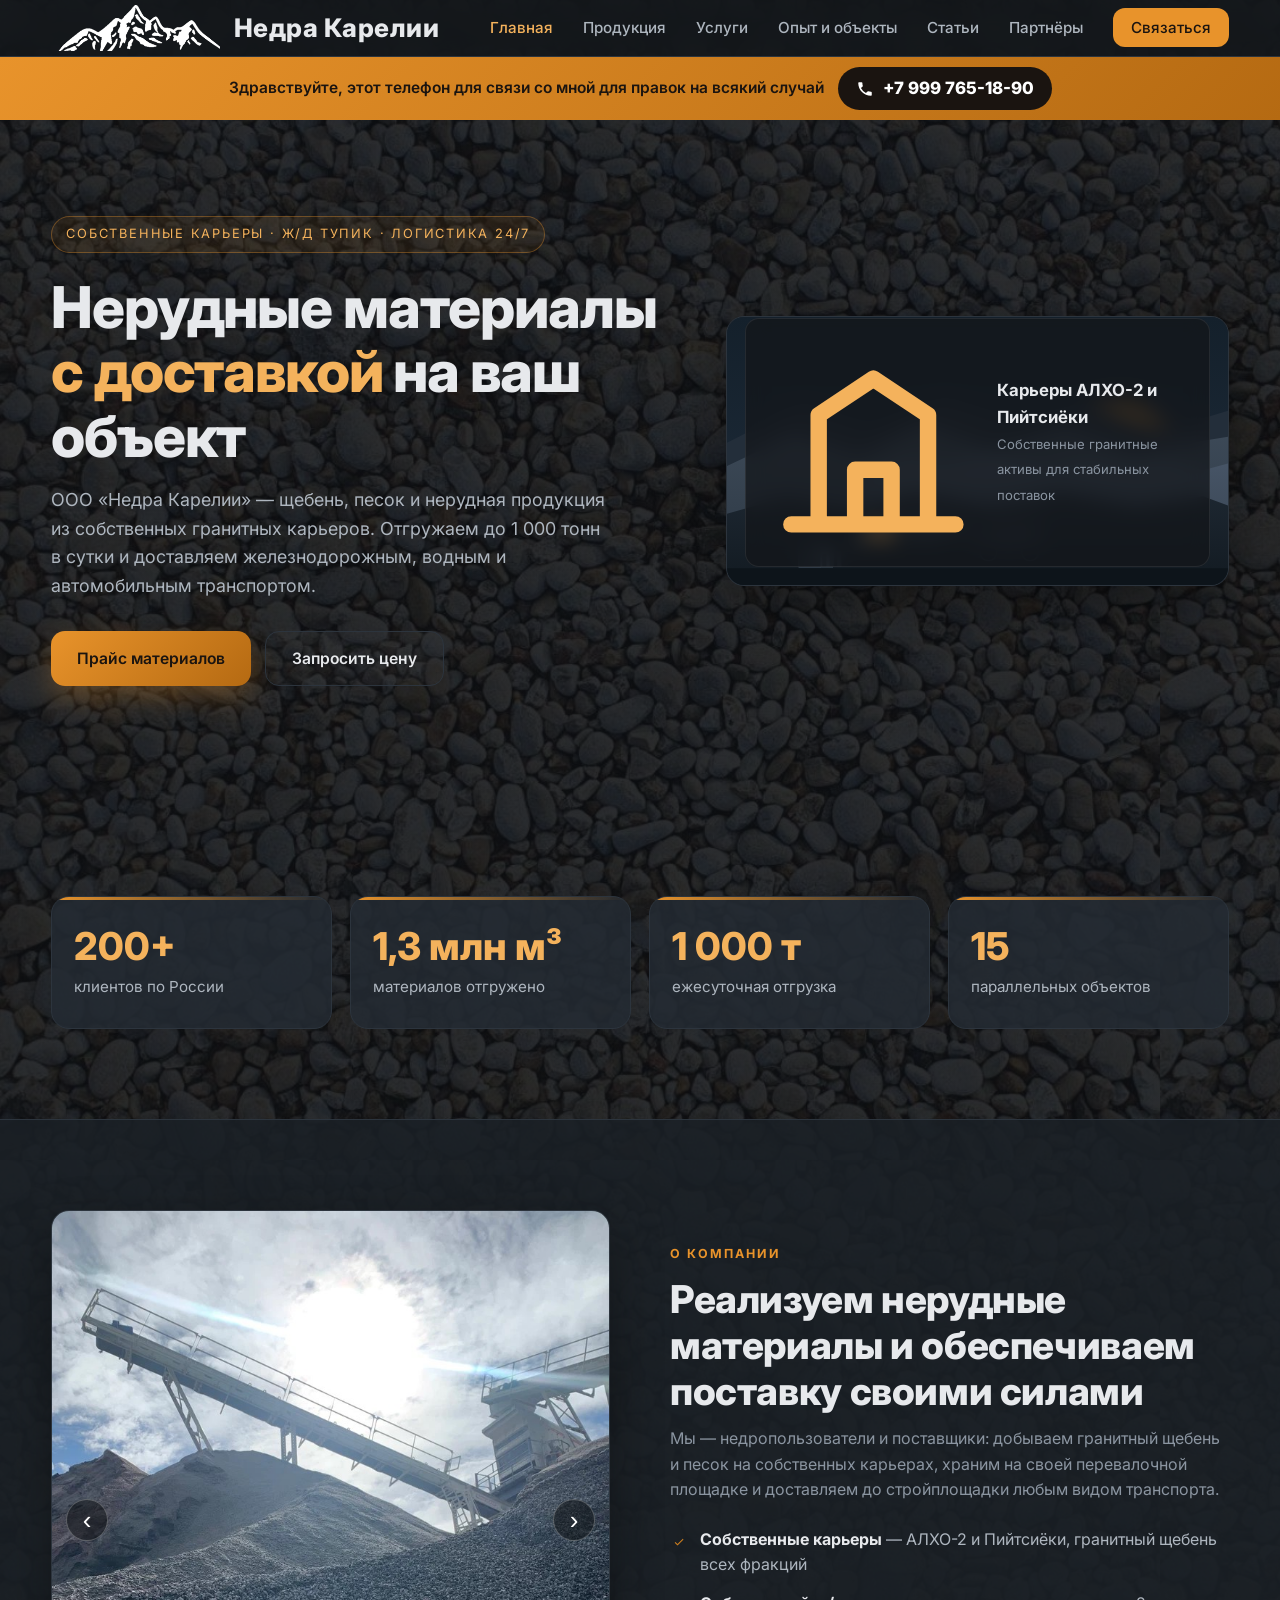
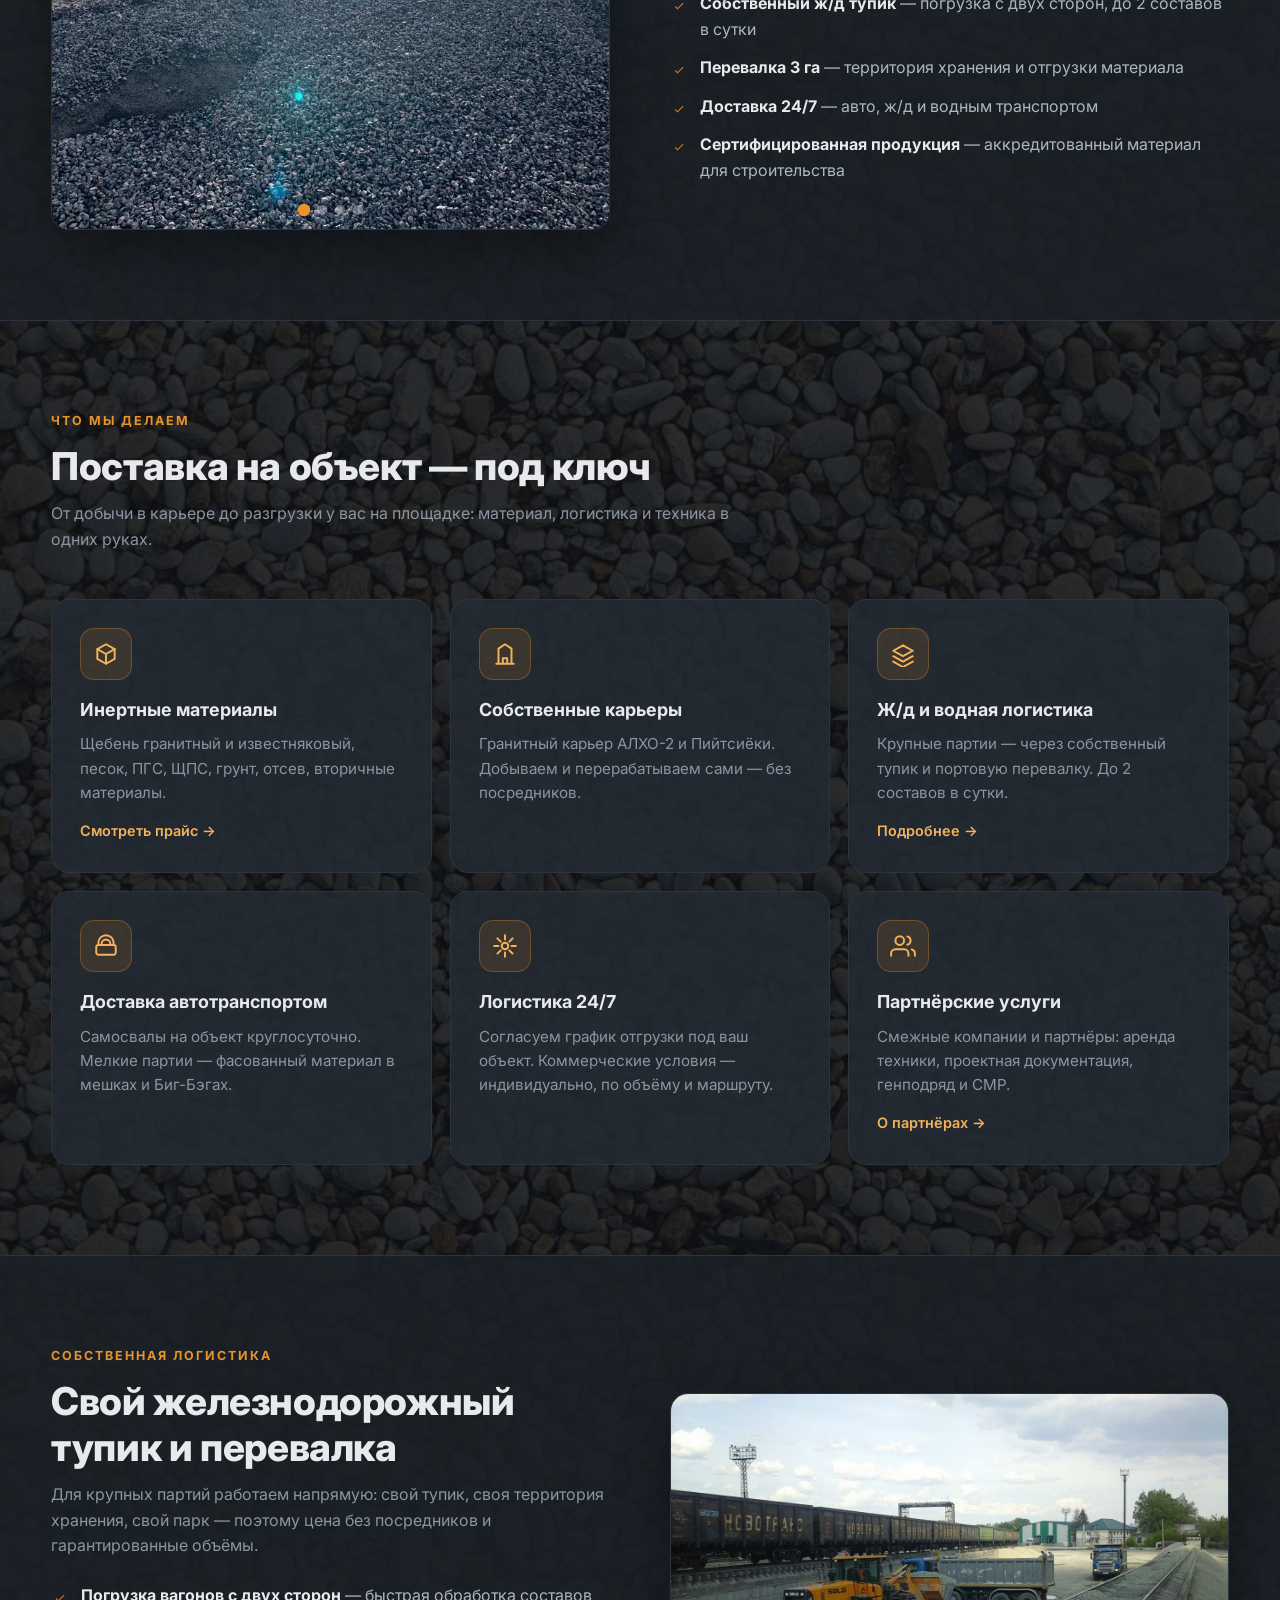
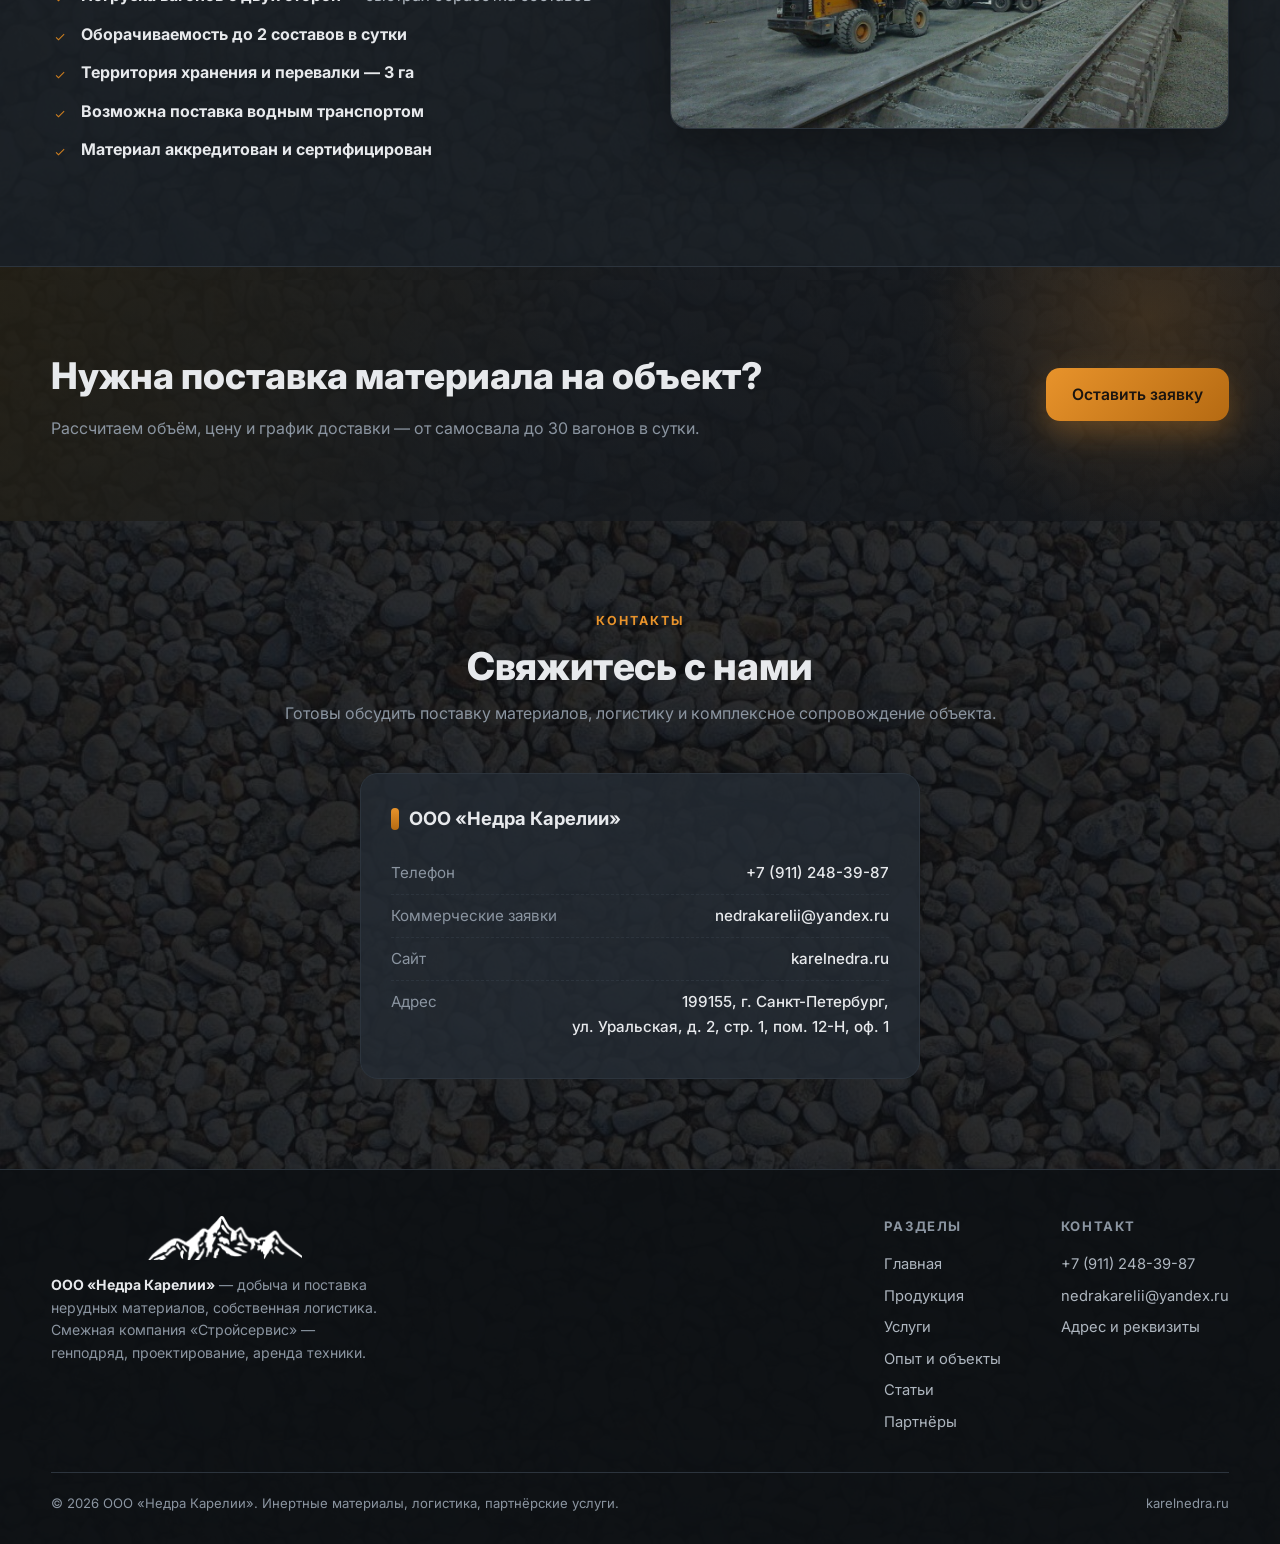
==== commit 1055b1de: "Временный рекламный блок с телефоном под меню, единая версия CSS" ====
--- a/index.html
+++ b/index.html
@@ -9,7 +9,7 @@
   <link rel="preconnect" href="https://fonts.googleapis.com">
   <link rel="preconnect" href="https://fonts.gstatic.com" crossorigin>
   <link href="https://fonts.googleapis.com/css2?family=Inter:wght@400;500;600;700;800&display=swap" rel="stylesheet">
-  <link rel="stylesheet" href="css/style.css?v=38">
+  <link rel="stylesheet" href="css/style.css?v=48">
 </head>
 <body>
 
@@ -32,6 +32,18 @@
     </div>
   </header>
 
+  <!-- ============ РЕКЛАМНЫЙ БЛОК (ВРЕМЕННЫЙ — удалить при необходимости) ============ -->
+  <div class="adstrip">
+    <div class="adstrip-inner">
+      <p>Здравствуйте, этот телефон для связи со мной для правок на всякий случай</p>
+      <a href="tel:+79997651890">
+        <svg width="18" height="18" viewBox="0 0 24 24" fill="currentColor" aria-hidden="true"><path d="M6.6 10.8a15.1 15.1 0 0 0 6.6 6.6l2.2-2.2a1 1 0 0 1 1-.24c1.1.36 2.3.56 3.6.56a1 1 0 0 1 1 1V20a1 1 0 0 1-1 1C10.6 21 3 13.4 3 4a1 1 0 0 1 1-1h3.5a1 1 0 0 1 1 1c0 1.3.2 2.5.56 3.6a1 1 0 0 1-.25 1z"/></svg>
+        +7 999 765-18-90
+      </a>
+    </div>
+  </div>
+  <!-- ============ КОНЕЦ РЕКЛАМНОГО БЛОКА ============ -->
+
   <section class="hero">
     <div class="container hero-grid">
       <div data-reveal>
--- a/css/style.css
+++ b/css/style.css
@@ -345,6 +345,28 @@
 .article-body .hl { border-left: 3px solid var(--accent); padding: 4px 0 4px 16px; color: var(--text); font-weight: 600; }
 .article-actions { margin-top: 42px; display: flex; flex-wrap: wrap; gap: 12px; }
 
+/* ---------- Временный рекламный блок (удалить вместе с блоком в index.html) ---------- */
+.adstrip {
+  background: linear-gradient(135deg, var(--accent), var(--amber-dark));
+  color: #1a1410;
+}
+.adstrip-inner {
+  max-width: 1180px; width: 92%; margin: 0 auto; padding: 10px 0;
+  display: flex; align-items: center; justify-content: center; gap: 14px; flex-wrap: wrap;
+  font-size: 0.97rem; font-weight: 600;
+}
+.adstrip p { margin: 0; }
+.adstrip a {
+  display: inline-flex; align-items: center; gap: 9px;
+  background: #1a1410; color: #ffffff; text-decoration: none;
+  padding: 8px 18px; border-radius: 999px; font-weight: 800; font-size: 1.06rem;
+  transition: transform 0.2s ease;
+}
+.adstrip a:hover { transform: scale(1.04); }
+@media (max-width: 720px) {
+  .adstrip-inner { flex-direction: column; gap: 8px; text-align: center; padding: 12px 0; }
+}
+
 /* ---------- Responsive ---------- */
 @media (max-width: 1150px) {
   .logo-img { height: 38px; }
@@ -371,7 +393,7 @@
 
 @media (max-width: 900px) {
   .logo-img { height: 34px; }
-  .logo-name { font-size: 0.95rem; }
+  .logo-name { font-size: 1.25rem; }
   .nav {
     display: flex;
     position: fixed; top: 56px; right: 0; left: auto; bottom: auto; z-index: 55;
@@ -397,7 +419,7 @@
   .header { backdrop-filter: none; background: rgba(14, 17, 20, 0.98); }
   .header-inner { height: 72px; align-items: center; }
   .logo-img { height: 40px; }
-  .logo-name { font-size: 0.7rem; }
+  .logo-name { font-size: 1.87rem; }
   .nav { top: 72px; max-height: calc(100vh - 72px); }
   .grid-3, .grid-2, .stats { grid-template-columns: 1fr; }
   .stats-mini { grid-template-columns: 1fr 1fr; }
@@ -411,5 +433,9 @@
 }
 
 @media (max-width: 500px) {
-  .logo-name { font-size: 0.55rem; }
+  .logo-name { font-size: 1.11rem; }
+}
+
+@media (max-width: 320px) {
+  .logo-name { font-size: 0.74rem; }
 }
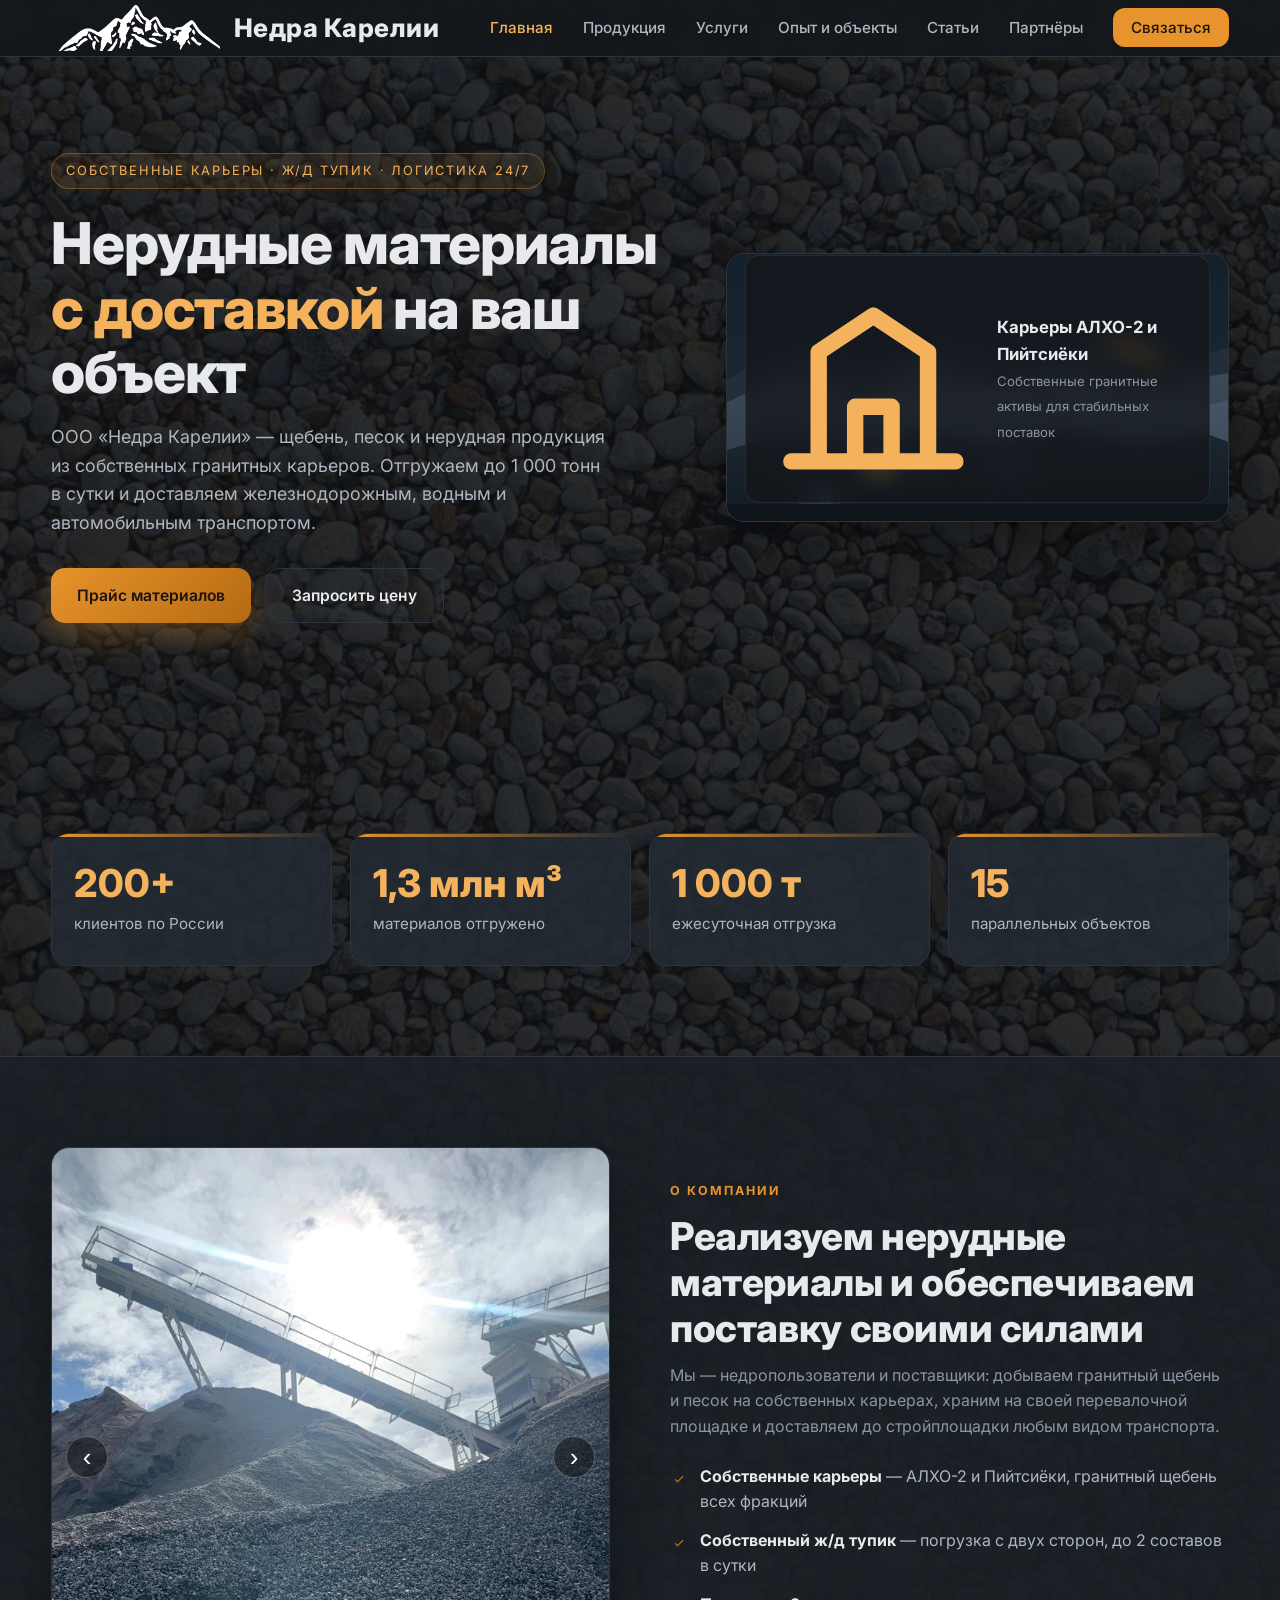
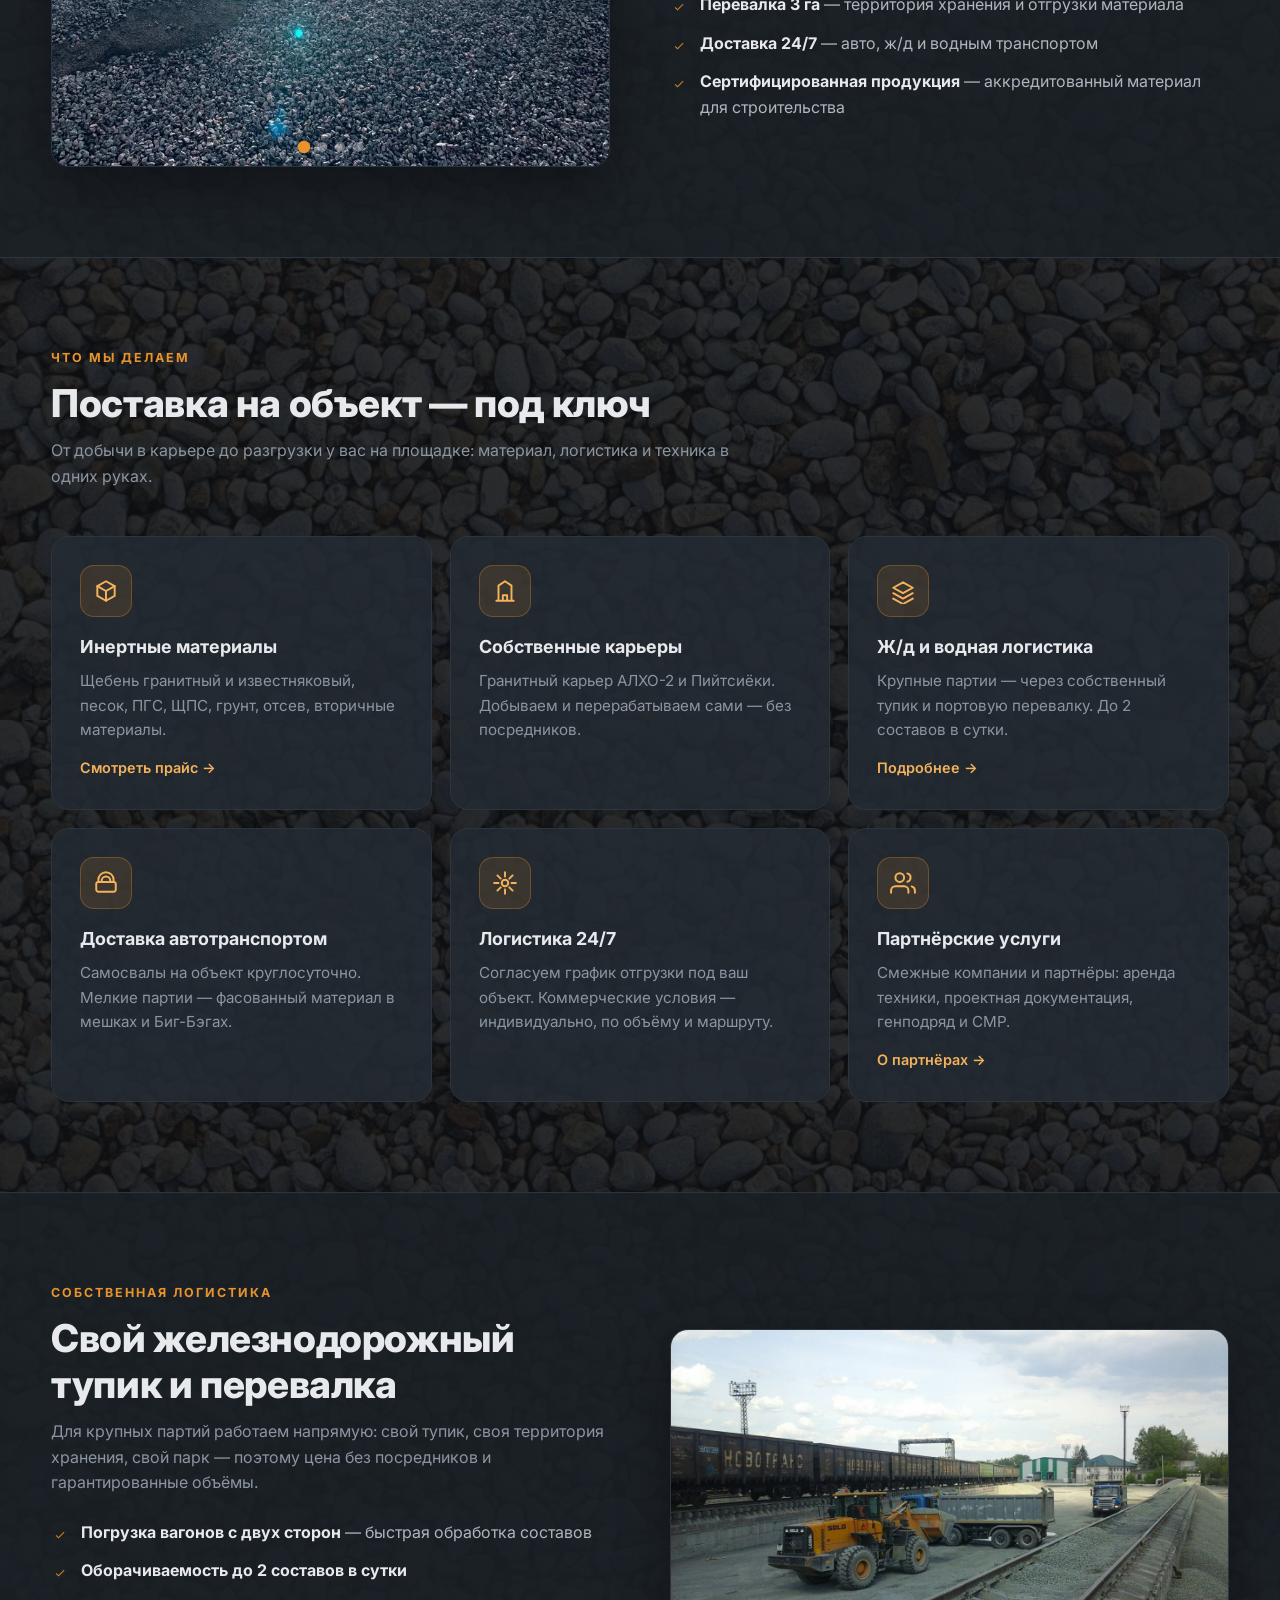
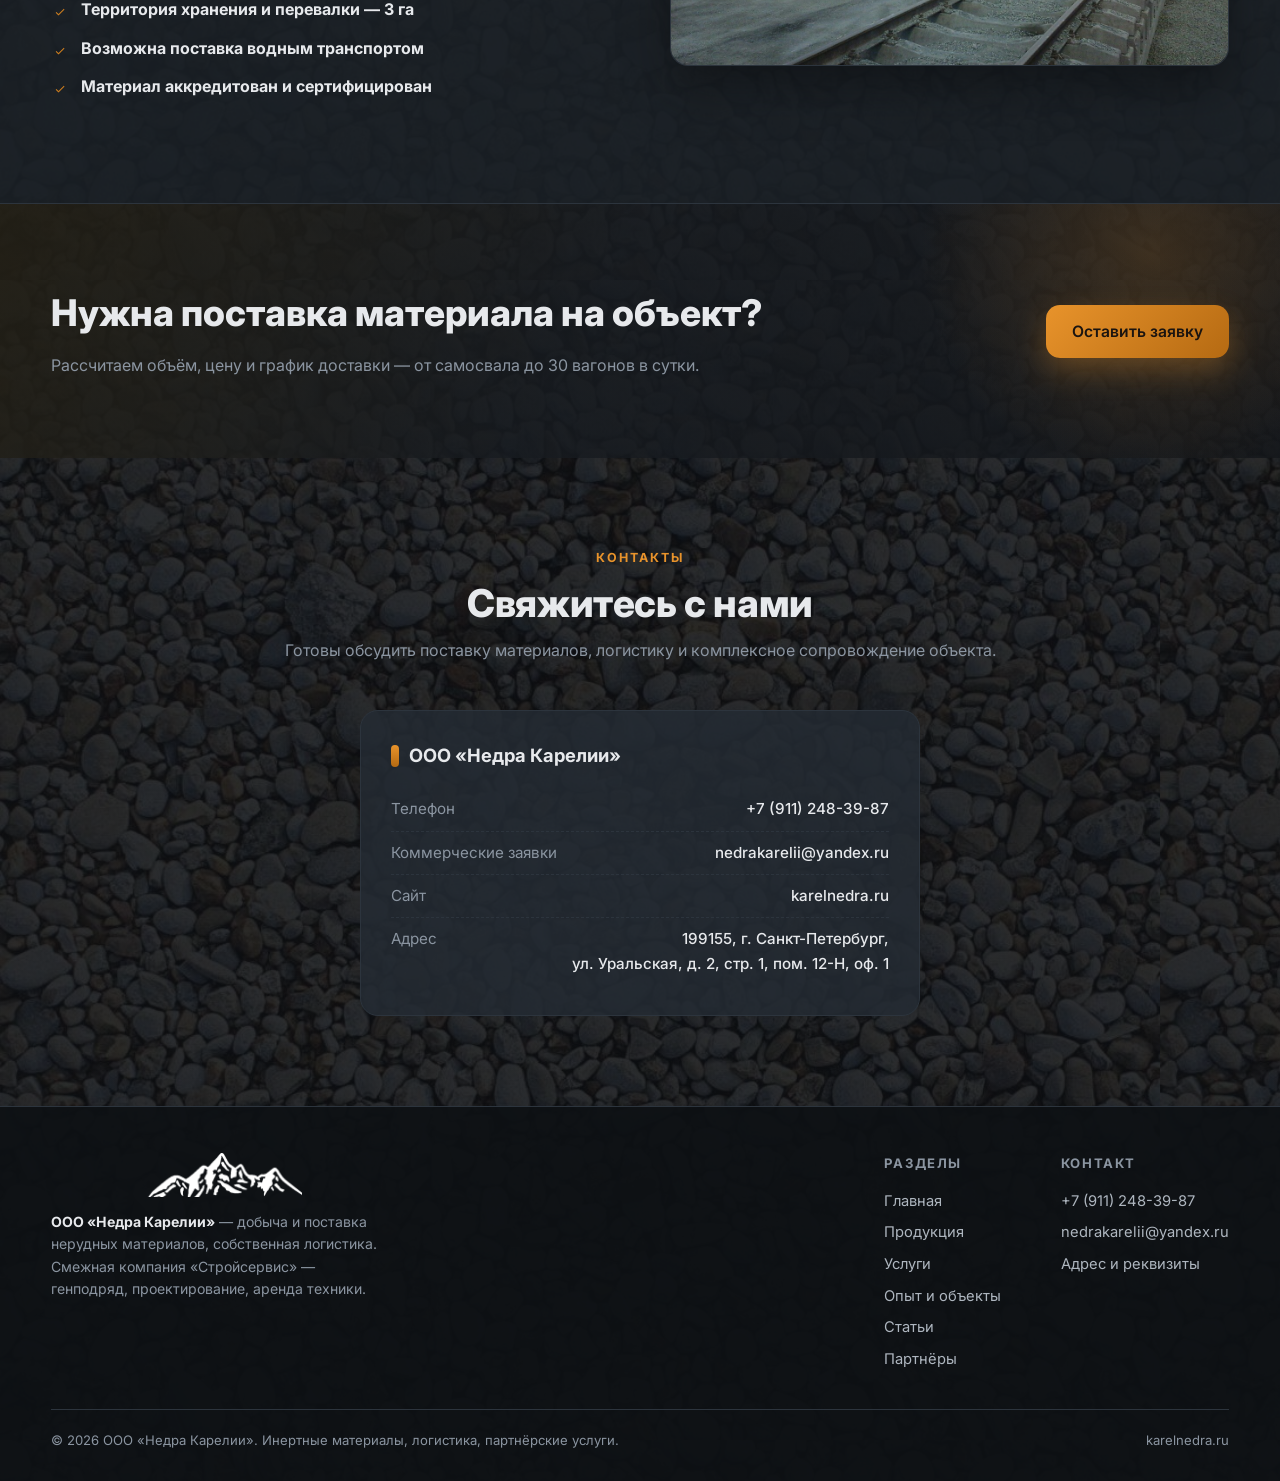
==== commit 8e96cb16: "Update index.html" ====
--- a/index.html
+++ b/index.html
@@ -32,17 +32,7 @@
     </div>
   </header>
 
-  <!-- ============ РЕКЛАМНЫЙ БЛОК (ВРЕМЕННЫЙ — удалить при необходимости) ============ -->
-  <div class="adstrip">
-    <div class="adstrip-inner">
-      <p>Здравствуйте, этот телефон для связи со мной для правок на всякий случай</p>
-      <a href="tel:+79997651890">
-        <svg width="18" height="18" viewBox="0 0 24 24" fill="currentColor" aria-hidden="true"><path d="M6.6 10.8a15.1 15.1 0 0 0 6.6 6.6l2.2-2.2a1 1 0 0 1 1-.24c1.1.36 2.3.56 3.6.56a1 1 0 0 1 1 1V20a1 1 0 0 1-1 1C10.6 21 3 13.4 3 4a1 1 0 0 1 1-1h3.5a1 1 0 0 1 1 1c0 1.3.2 2.5.56 3.6a1 1 0 0 1-.25 1z"/></svg>
-        +7 999 765-18-90
-      </a>
-    </div>
-  </div>
-  <!-- ============ КОНЕЦ РЕКЛАМНОГО БЛОКА ============ -->
+ 
 
   <section class="hero">
     <div class="container hero-grid">
@@ -265,4 +255,4 @@
 
   <script src="js/main.js"></script>
 </body>
-</html>+</html>
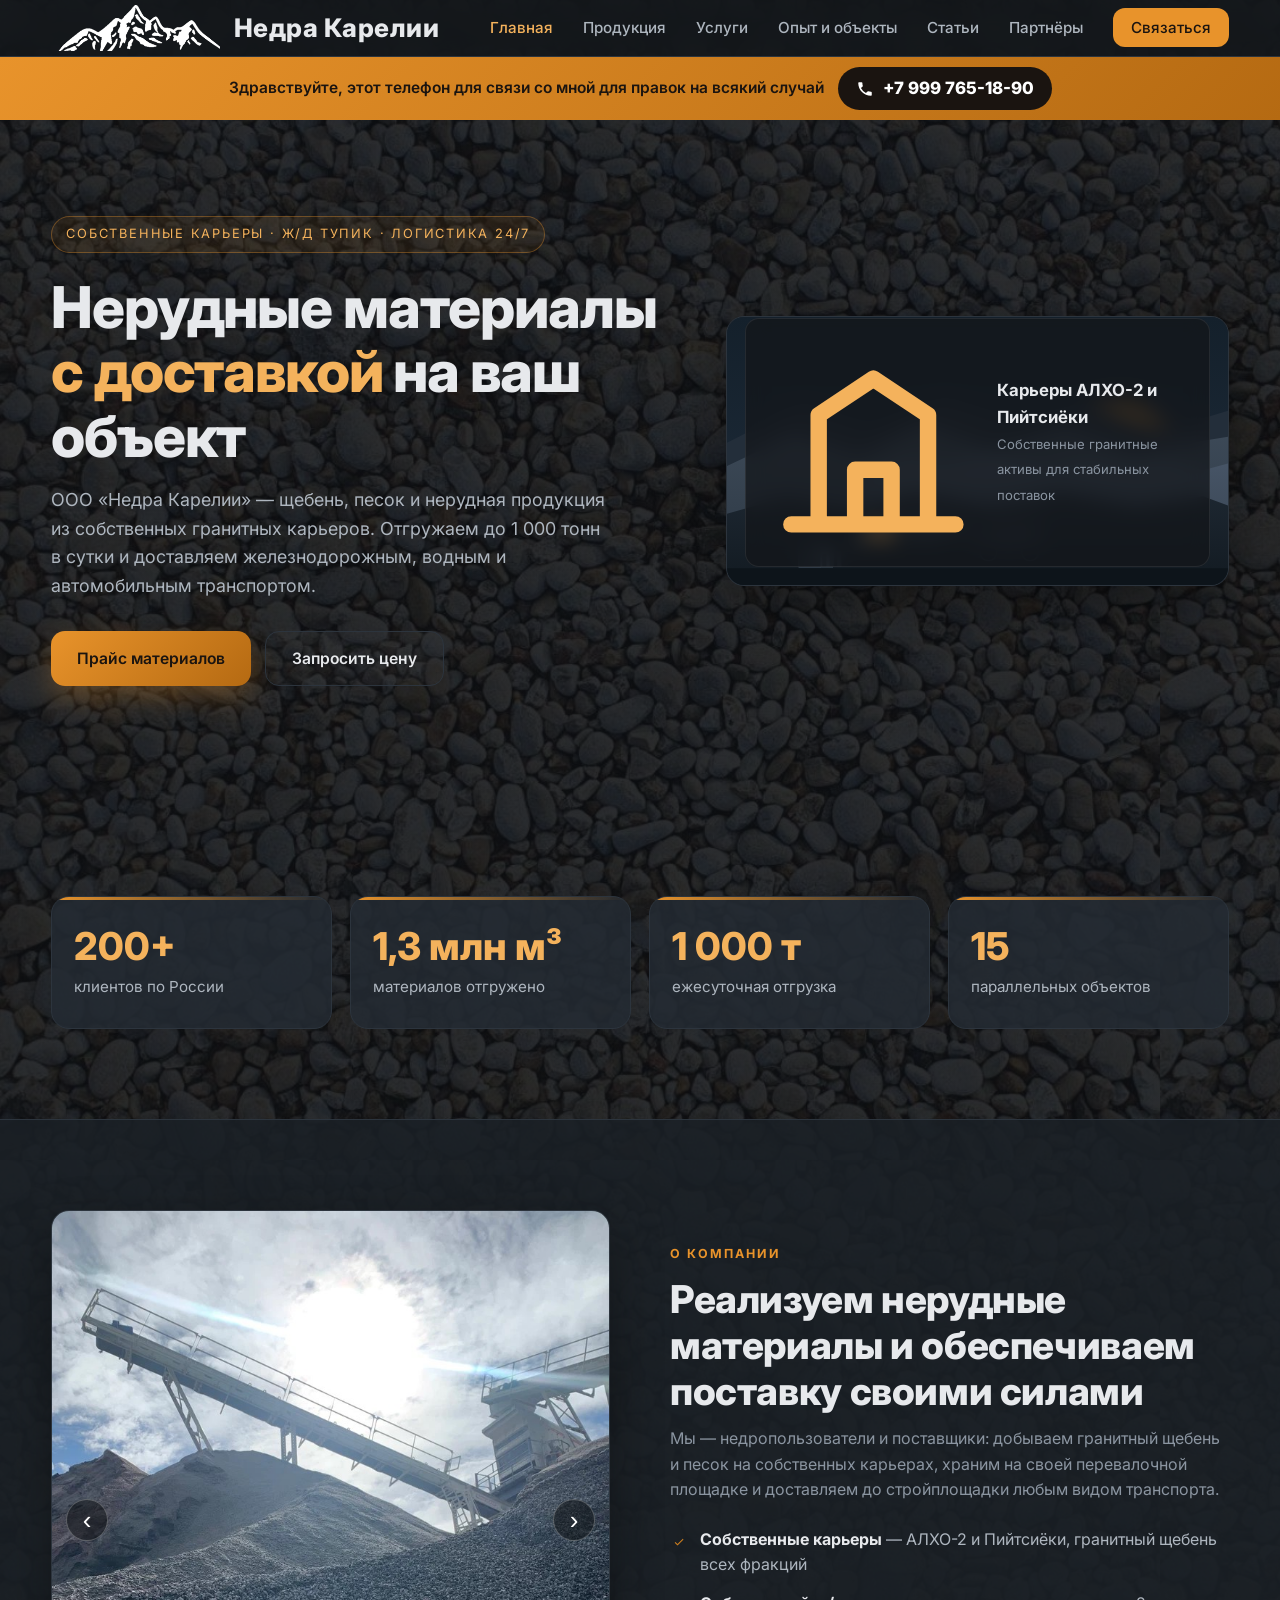
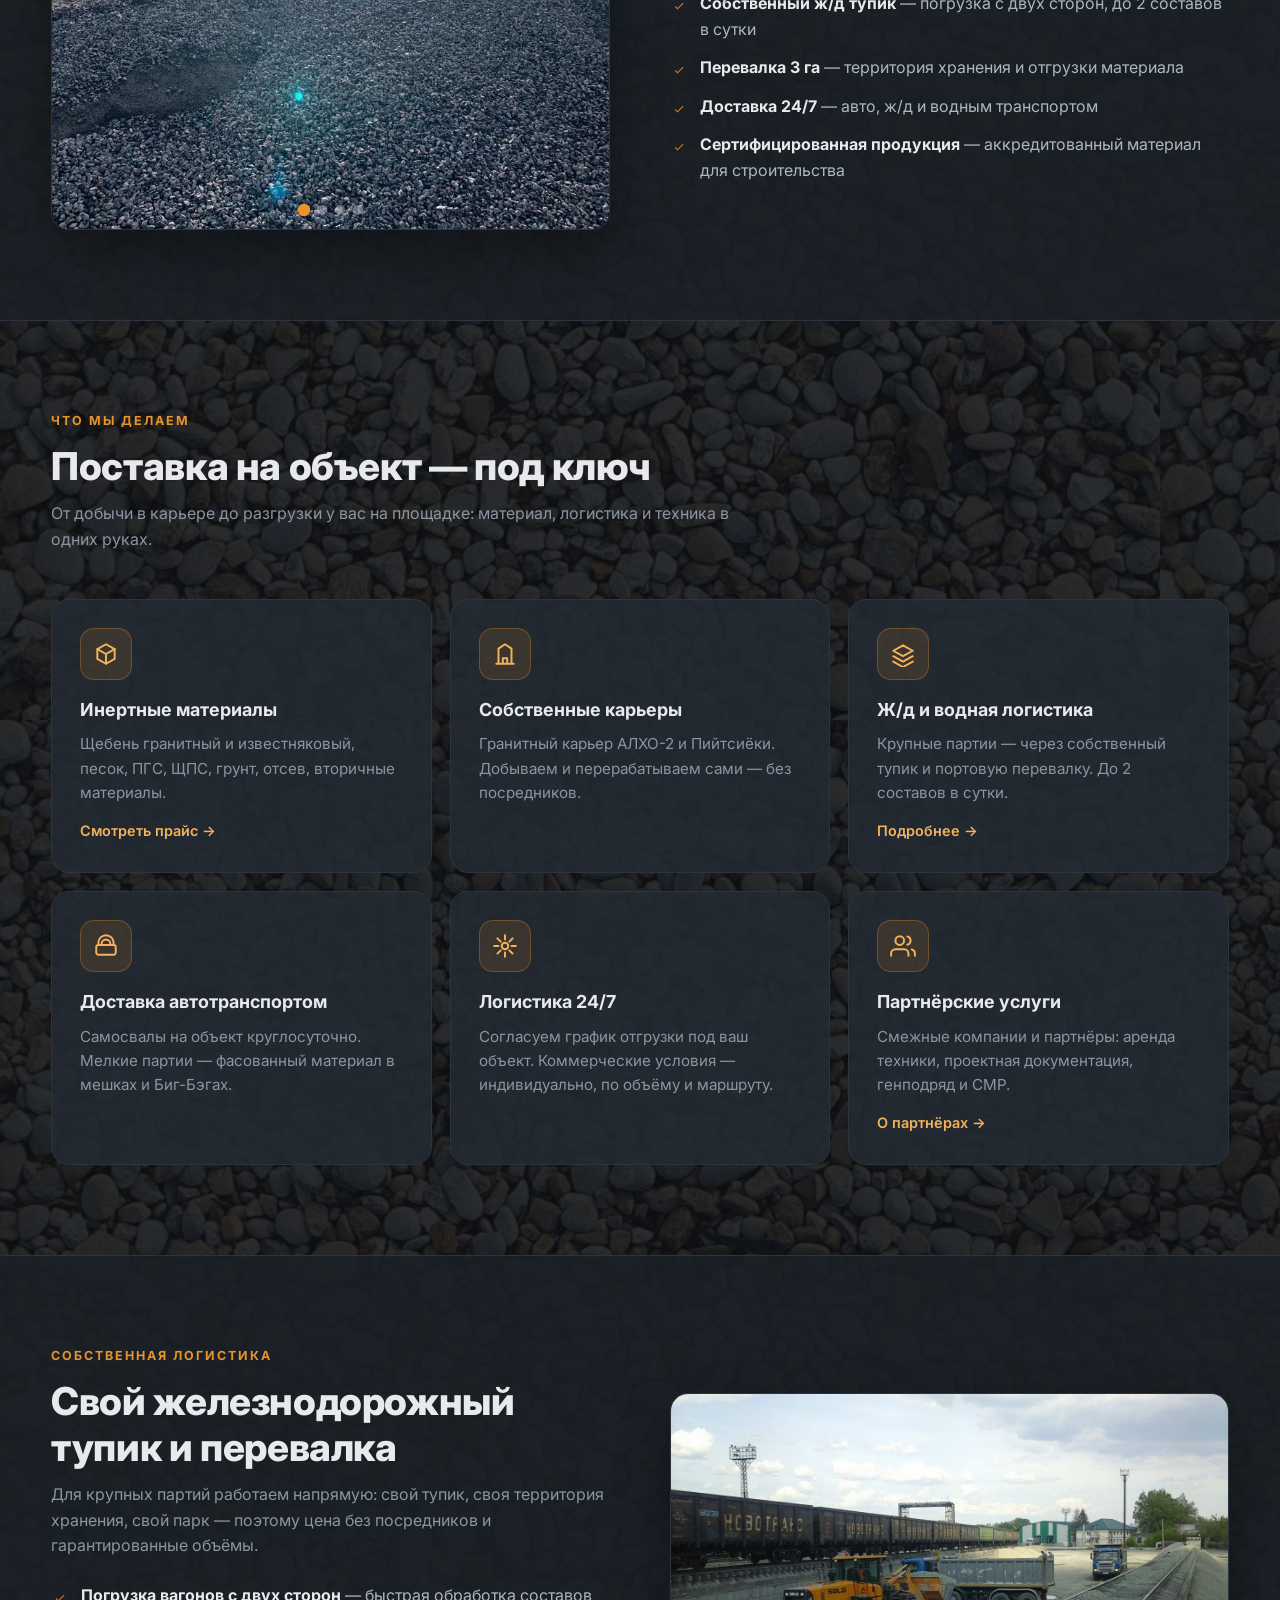
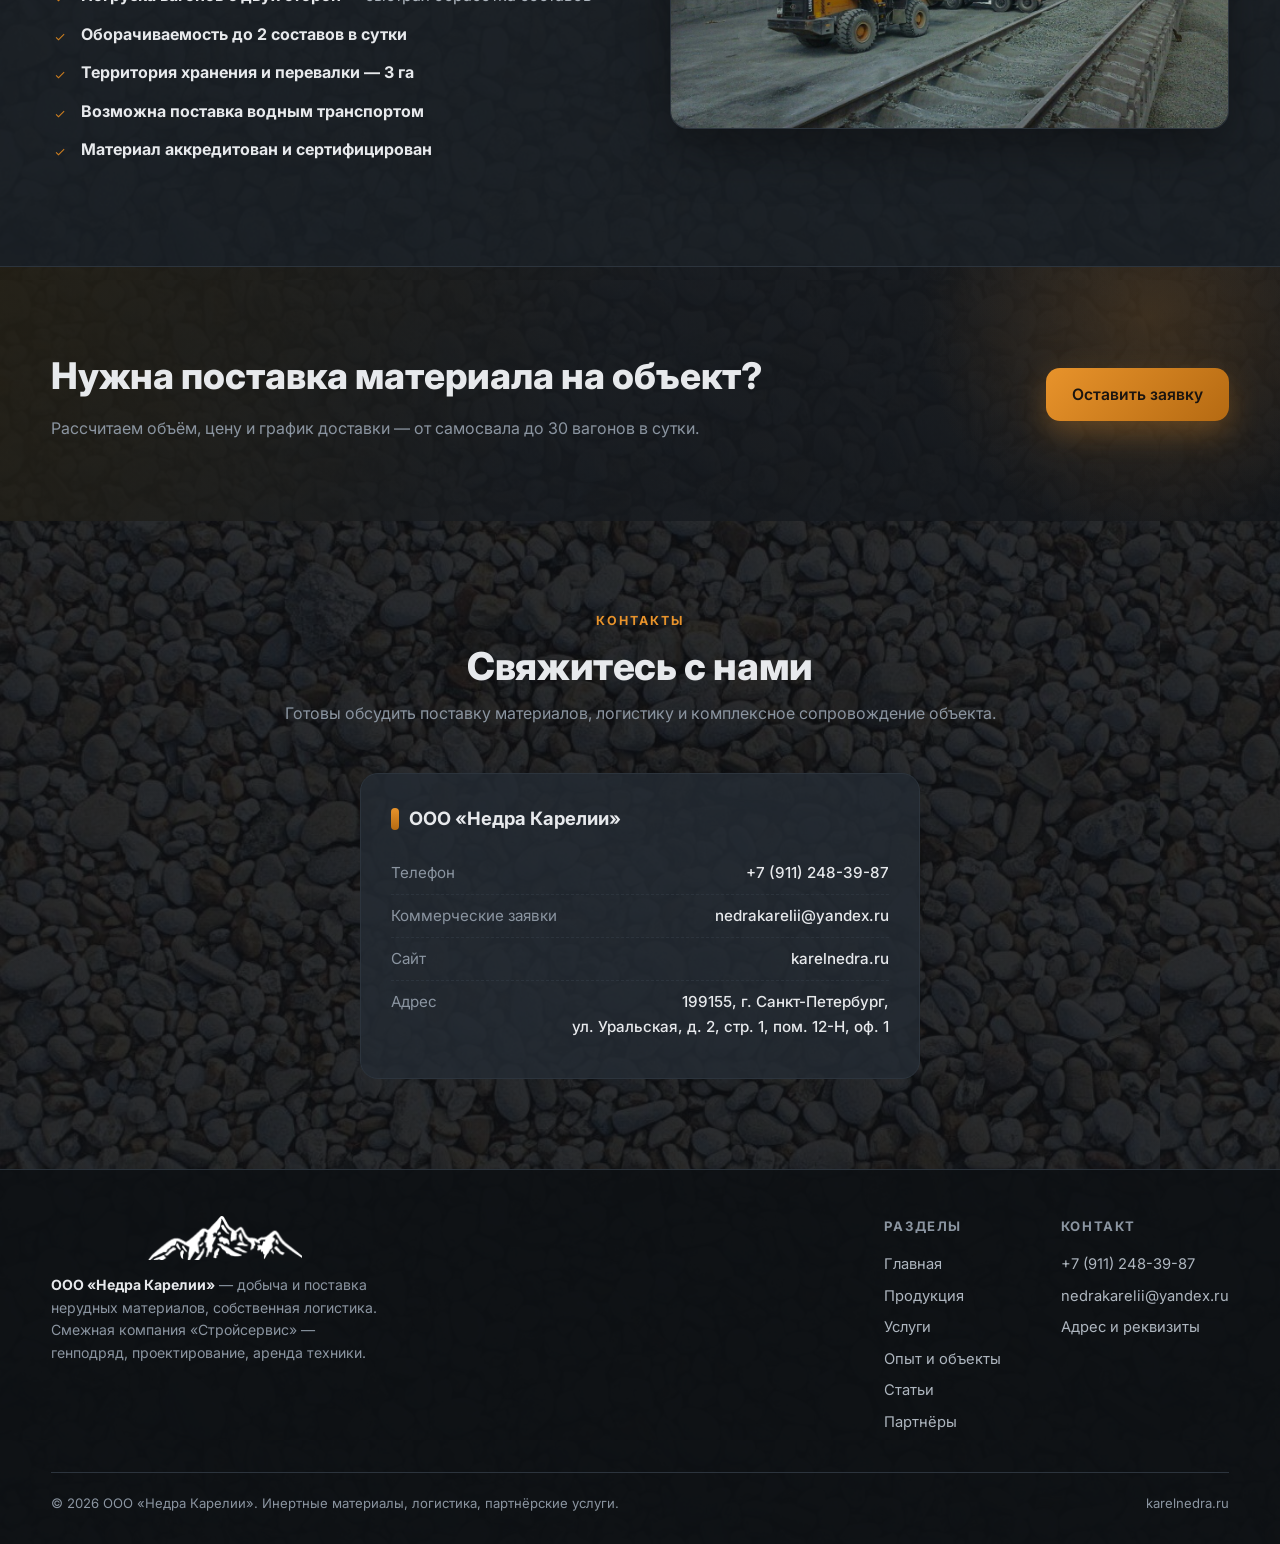
==== commit b6ab42e5: "Вернул рекламный блок с телефоном под меню" ====
--- a/index.html
+++ b/index.html
@@ -32,7 +32,17 @@
     </div>
   </header>
 
- 
+  <!-- ============ РЕКЛАМНЫЙ БЛОК (ВРЕМЕННЫЙ — удалить при необходимости) ============ -->
+  <div class="adstrip">
+    <div class="adstrip-inner">
+      <p>Здравствуйте, этот телефон для связи со мной для правок на всякий случай</p>
+      <a href="tel:+79997651890">
+        <svg width="18" height="18" viewBox="0 0 24 24" fill="currentColor" aria-hidden="true"><path d="M6.6 10.8a15.1 15.1 0 0 0 6.6 6.6l2.2-2.2a1 1 0 0 1 1-.24c1.1.36 2.3.56 3.6.56a1 1 0 0 1 1 1V20a1 1 0 0 1-1 1C10.6 21 3 13.4 3 4a1 1 0 0 1 1-1h3.5a1 1 0 0 1 1 1c0 1.3.2 2.5.56 3.6a1 1 0 0 1-.25 1z"/></svg>
+        +7 999 765-18-90
+      </a>
+    </div>
+  </div>
+  <!-- ============ КОНЕЦ РЕКЛАМНОГО БЛОКА ============ -->
 
   <section class="hero">
     <div class="container hero-grid">
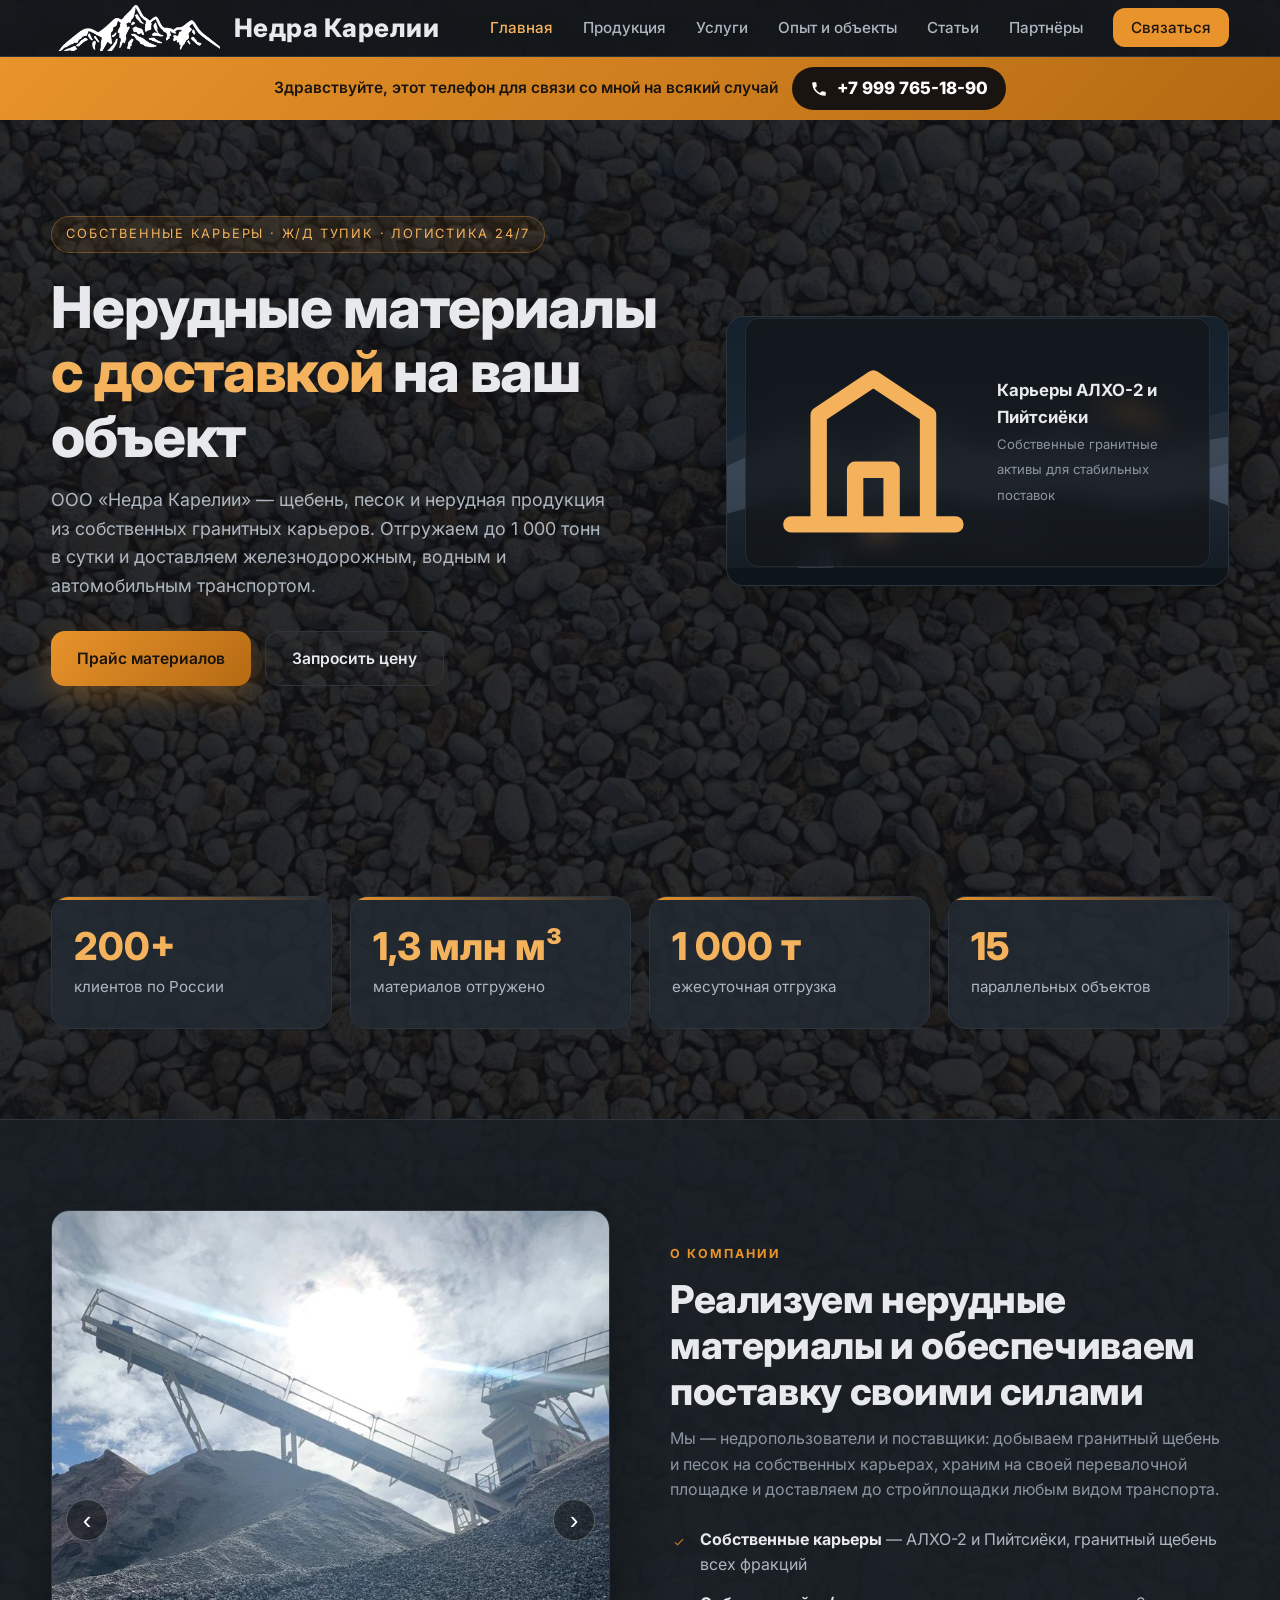
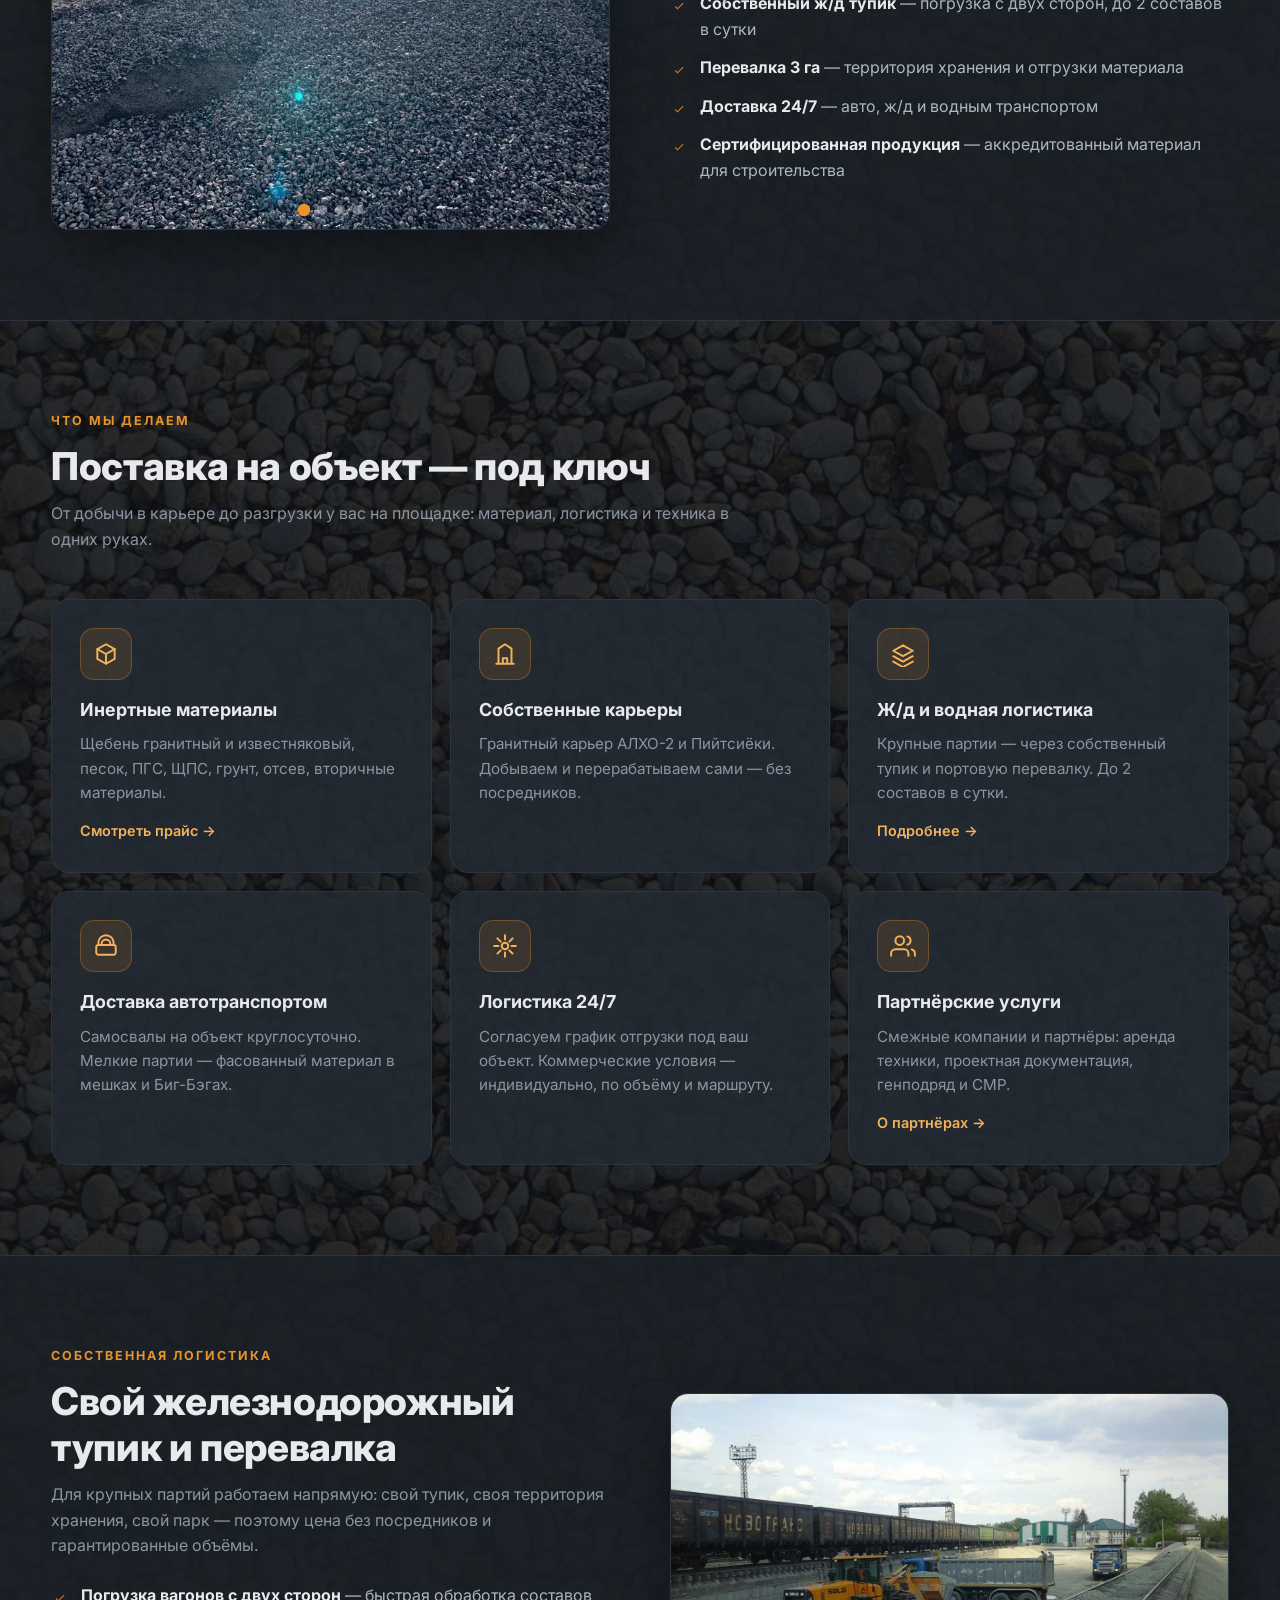
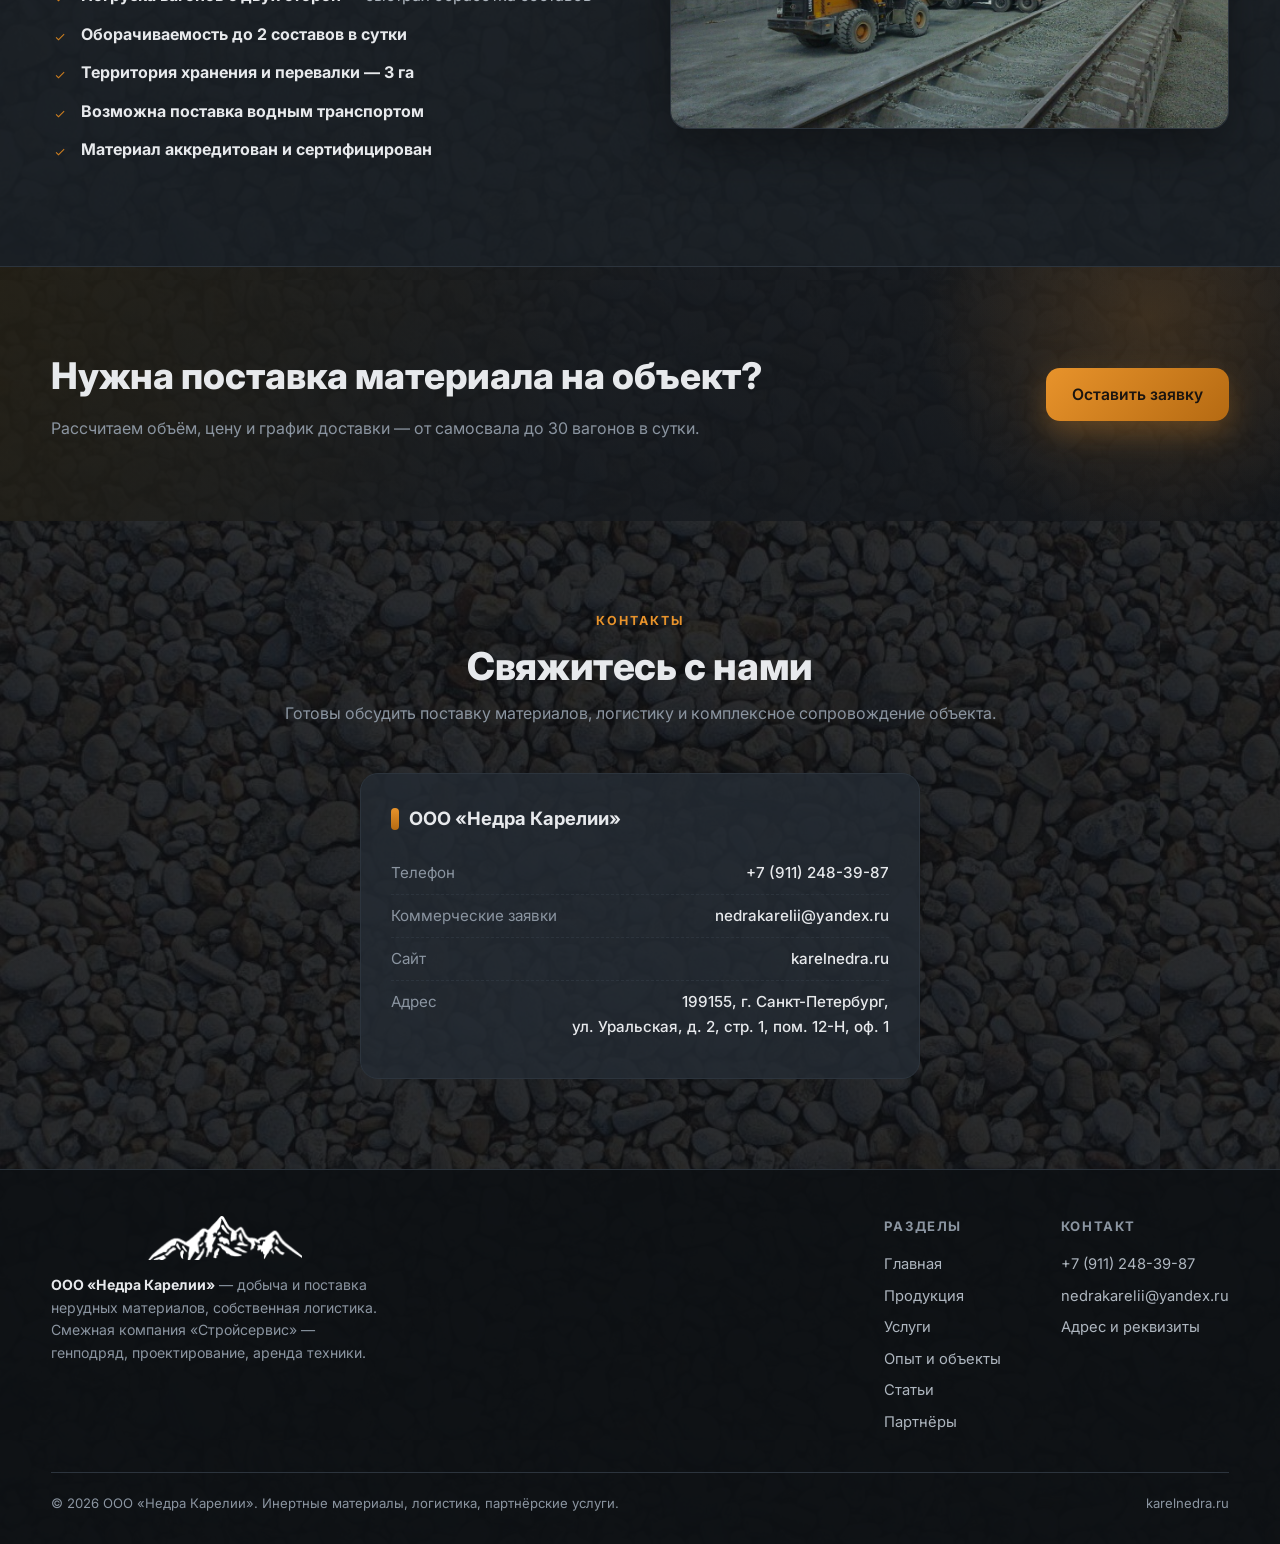
==== commit 4b75b2b6: "Правка текста в рекламном блоке" ====
--- a/index.html
+++ b/index.html
@@ -35,7 +35,7 @@
   <!-- ============ РЕКЛАМНЫЙ БЛОК (ВРЕМЕННЫЙ — удалить при необходимости) ============ -->
   <div class="adstrip">
     <div class="adstrip-inner">
-      <p>Здравствуйте, этот телефон для связи со мной для правок на всякий случай</p>
+      <p>Здравствуйте, этот телефон для связи со мной на всякий случай</p>
       <a href="tel:+79997651890">
         <svg width="18" height="18" viewBox="0 0 24 24" fill="currentColor" aria-hidden="true"><path d="M6.6 10.8a15.1 15.1 0 0 0 6.6 6.6l2.2-2.2a1 1 0 0 1 1-.24c1.1.36 2.3.56 3.6.56a1 1 0 0 1 1 1V20a1 1 0 0 1-1 1C10.6 21 3 13.4 3 4a1 1 0 0 1 1-1h3.5a1 1 0 0 1 1 1c0 1.3.2 2.5.56 3.6a1 1 0 0 1-.25 1z"/></svg>
         +7 999 765-18-90
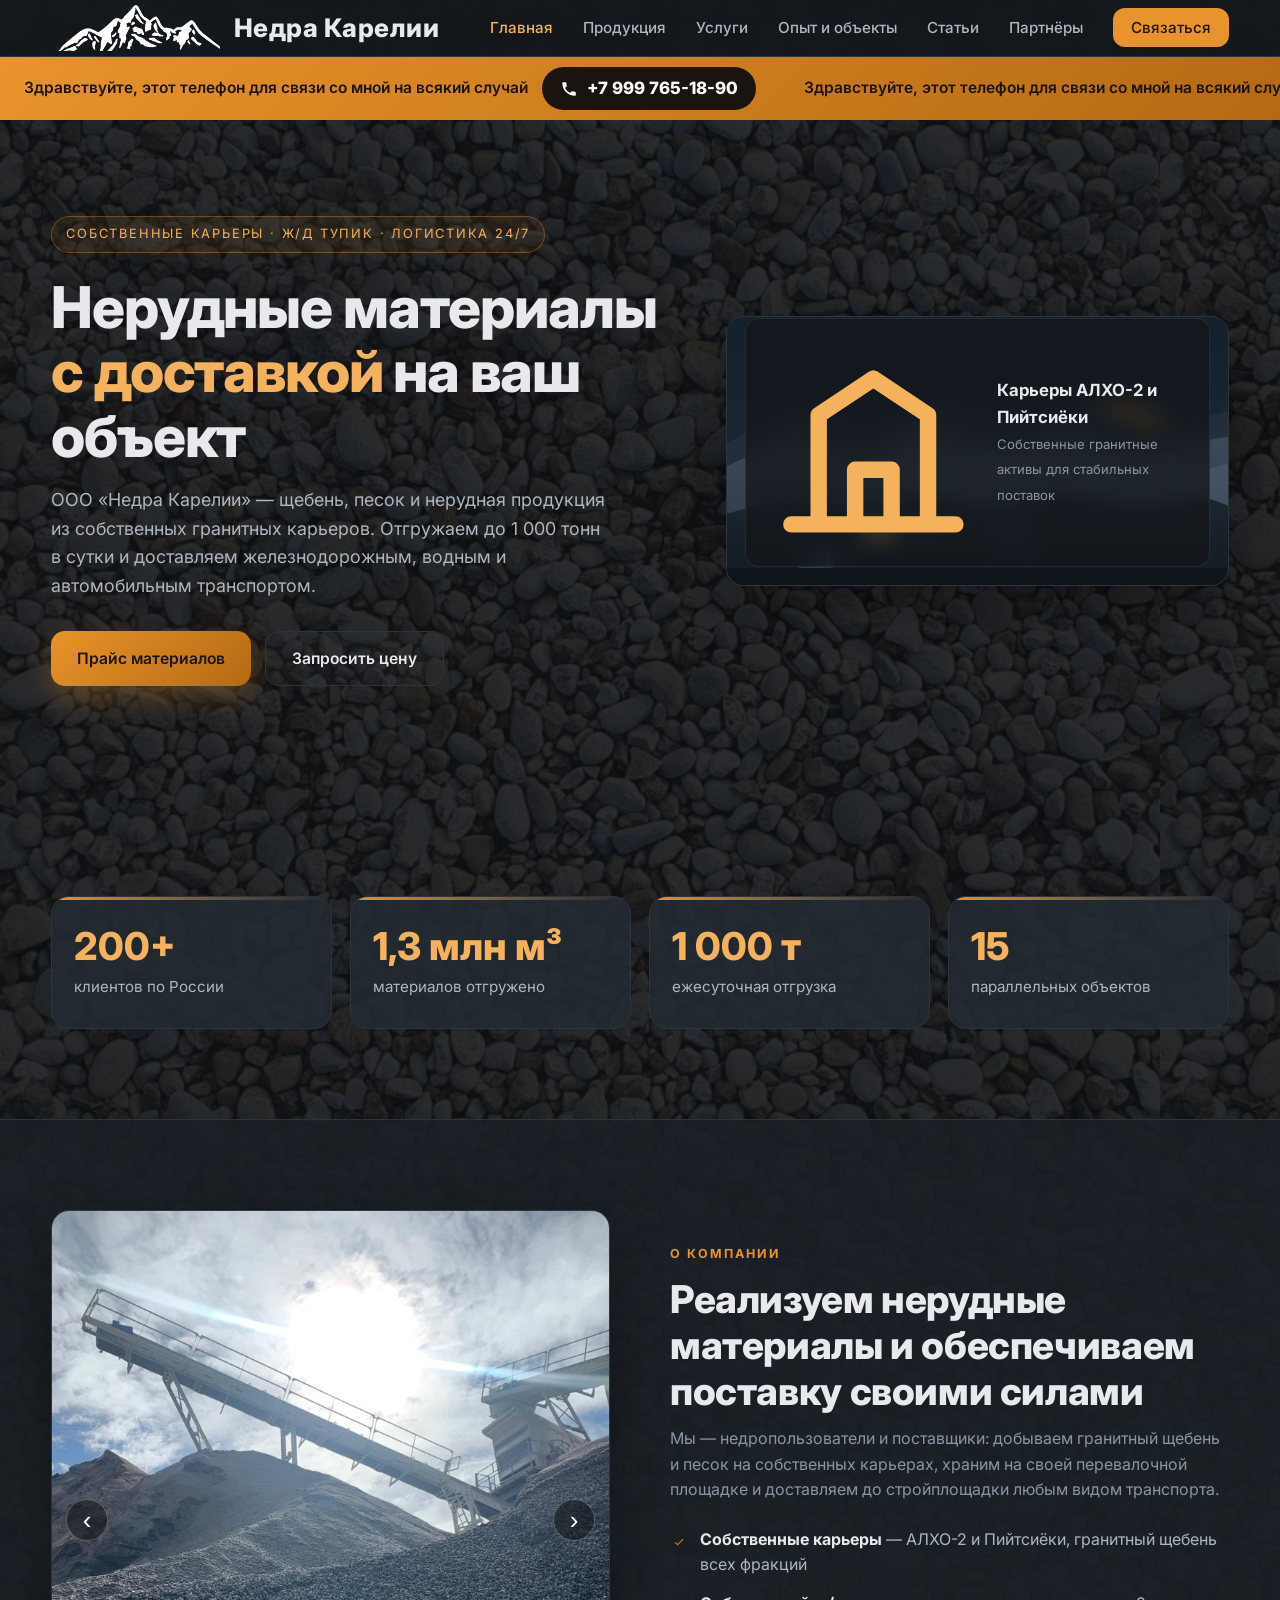
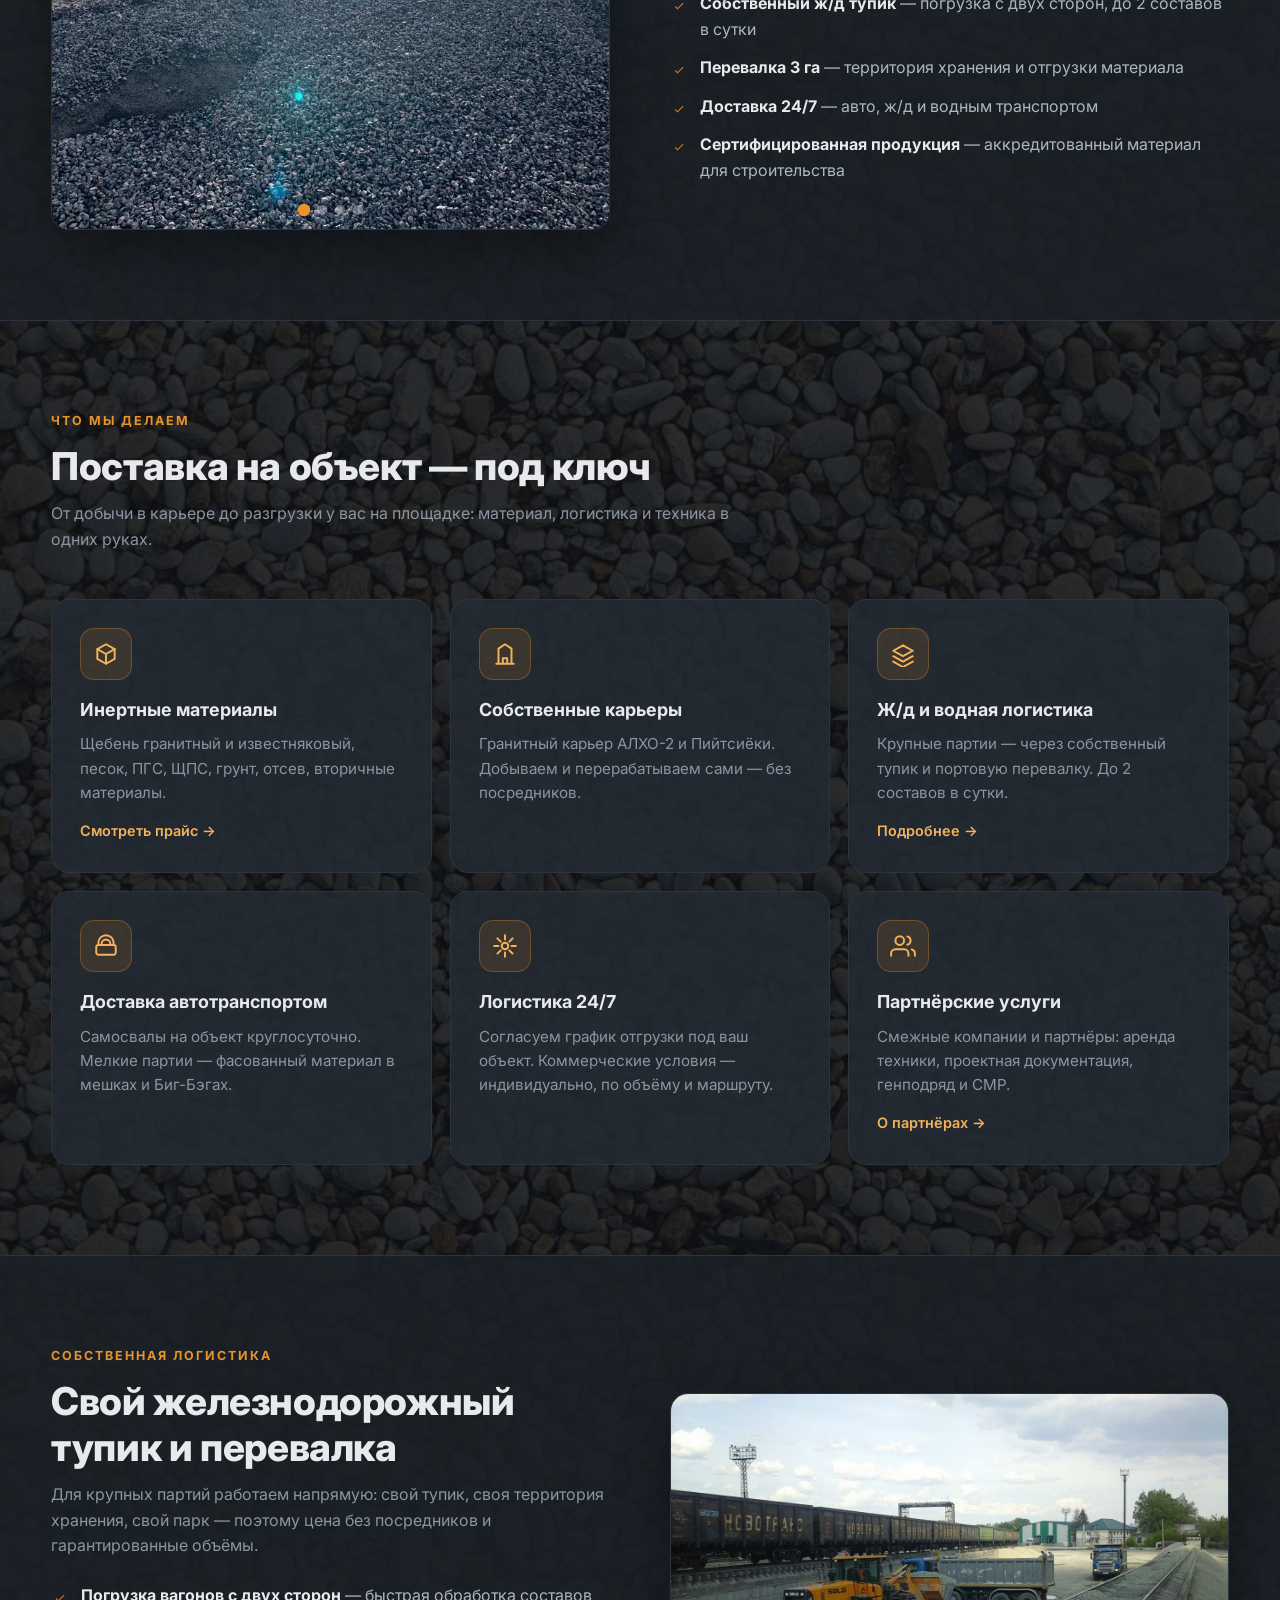
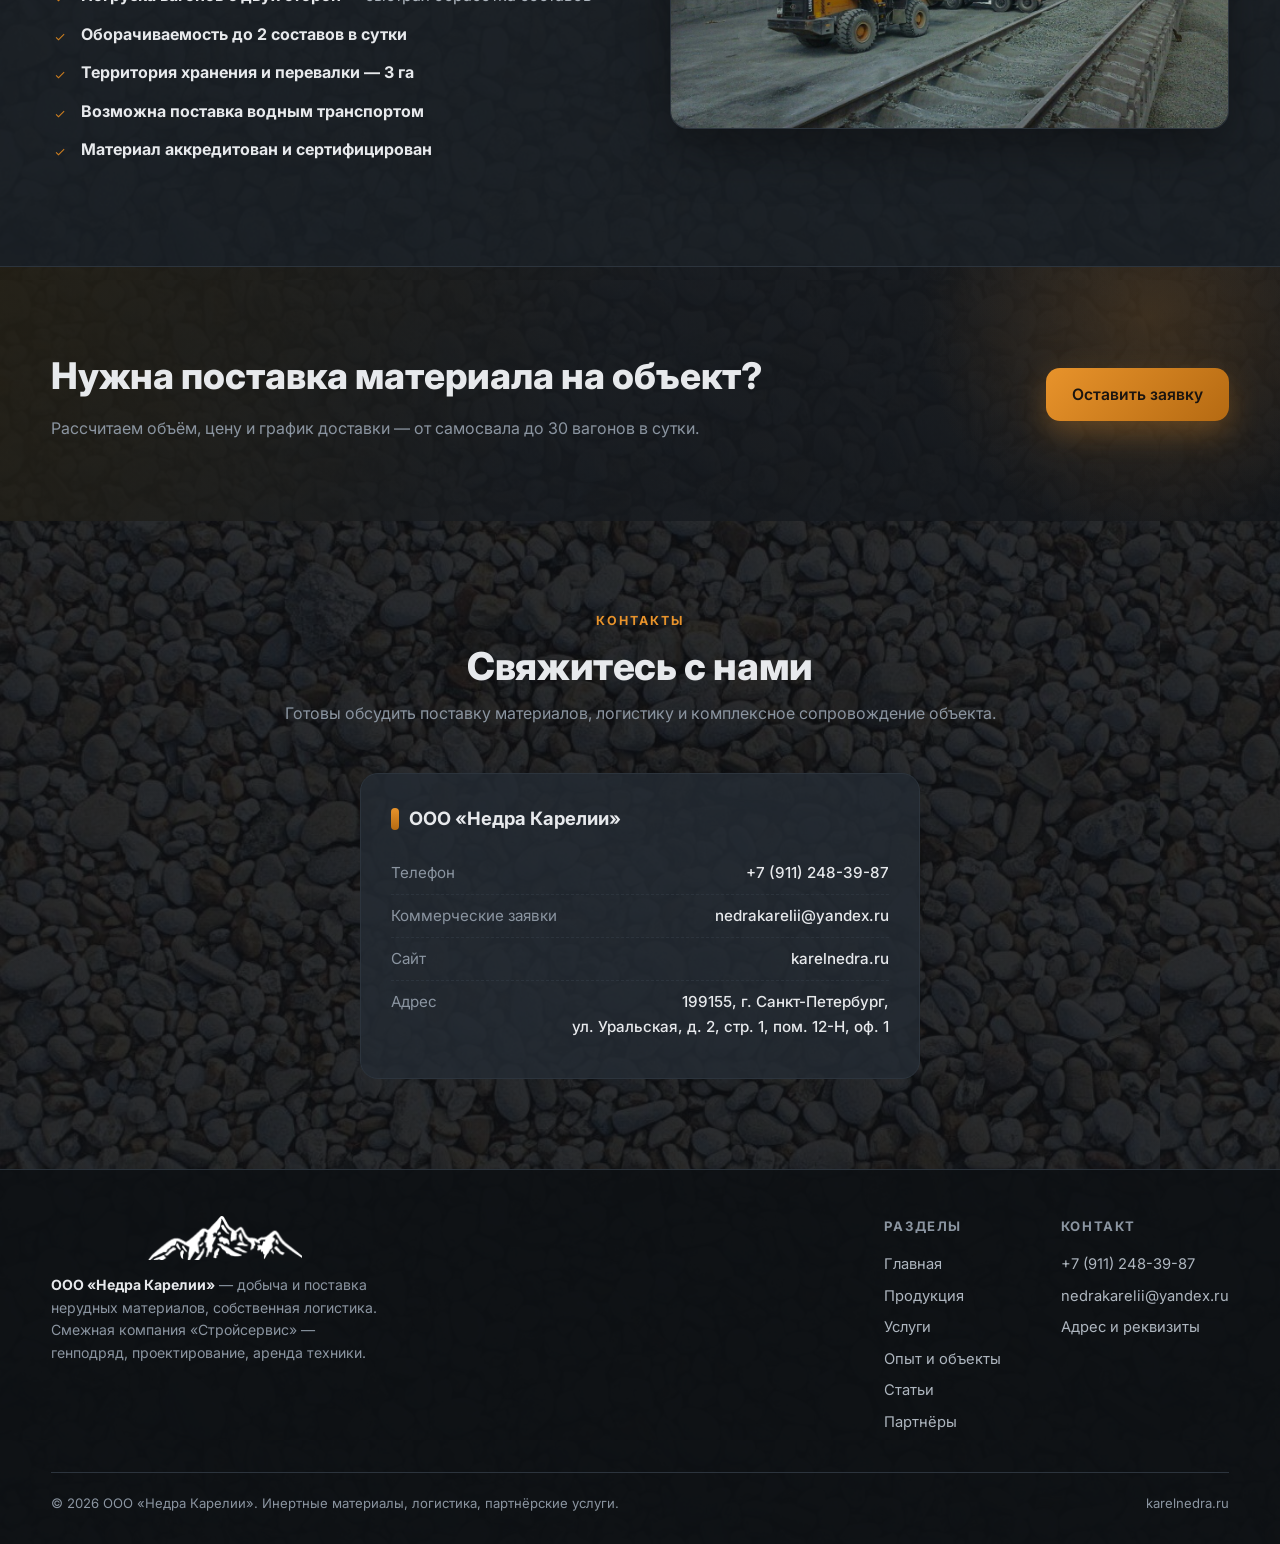
==== commit 05641f58: "Рекламный блок превращён в бегущую строку на всех страницах" ====
--- a/index.html
+++ b/index.html
@@ -32,14 +32,23 @@
     </div>
   </header>
 
-  <!-- ============ РЕКЛАМНЫЙ БЛОК (ВРЕМЕННЫЙ — удалить при необходимости) ============ -->
+  <!-- ============ РЕКЛАМНЫЙ БЛОК / БЕГУЩАЯ СТРОКА (ВРЕМЕННЫЙ — удалить при необходимости) ============ -->
   <div class="adstrip">
-    <div class="adstrip-inner">
-      <p>Здравствуйте, этот телефон для связи со мной на всякий случай</p>
-      <a href="tel:+79997651890">
-        <svg width="18" height="18" viewBox="0 0 24 24" fill="currentColor" aria-hidden="true"><path d="M6.6 10.8a15.1 15.1 0 0 0 6.6 6.6l2.2-2.2a1 1 0 0 1 1-.24c1.1.36 2.3.56 3.6.56a1 1 0 0 1 1 1V20a1 1 0 0 1-1 1C10.6 21 3 13.4 3 4a1 1 0 0 1 1-1h3.5a1 1 0 0 1 1 1c0 1.3.2 2.5.56 3.6a1 1 0 0 1-.25 1z"/></svg>
-        +7 999 765-18-90
-      </a>
+    <div class="adstrip-track">
+      <div class="adstrip-item">
+        <p>Здравствуйте, этот телефон для связи со мной на всякий случай</p>
+        <a href="tel:+79997651890">
+          <svg width="18" height="18" viewBox="0 0 24 24" fill="currentColor" aria-hidden="true"><path d="M6.6 10.8a15.1 15.1 0 0 0 6.6 6.6l2.2-2.2a1 1 0 0 1 1-.24c1.1.36 2.3.56 3.6.56a1 1 0 0 1 1 1V20a1 1 0 0 1-1 1C10.6 21 3 13.4 3 4a1 1 0 0 1 1-1h3.5a1 1 0 0 1 1 1c0 1.3.2 2.5.56 3.6a1 1 0 0 1-.25 1z"/></svg>
+          +7 999 765-18-90
+        </a>
+      </div>
+      <div class="adstrip-item" aria-hidden="true">
+        <p>Здравствуйте, этот телефон для связи со мной на всякий случай</p>
+        <a href="tel:+79997651890">
+          <svg width="18" height="18" viewBox="0 0 24 24" fill="currentColor" aria-hidden="true"><path d="M6.6 10.8a15.1 15.1 0 0 0 6.6 6.6l2.2-2.2a1 1 0 0 1 1-.24c1.1.36 2.3.56 3.6.56a1 1 0 0 1 1 1V20a1 1 0 0 1-1 1C10.6 21 3 13.4 3 4a1 1 0 0 1 1-1h3.5a1 1 0 0 1 1 1c0 1.3.2 2.5.56 3.6a1 1 0 0 1-.25 1z"/></svg>
+          +7 999 765-18-90
+        </a>
+      </div>
     </div>
   </div>
   <!-- ============ КОНЕЦ РЕКЛАМНОГО БЛОКА ============ -->
--- a/css/style.css
+++ b/css/style.css
@@ -345,26 +345,36 @@
 .article-body .hl { border-left: 3px solid var(--accent); padding: 4px 0 4px 16px; color: var(--text); font-weight: 600; }
 .article-actions { margin-top: 42px; display: flex; flex-wrap: wrap; gap: 12px; }
 
-/* ---------- Временный рекламный блок (удалить вместе с блоком в index.html) ---------- */
+/* ---------- Временный рекламный блок-бегущая строка (удалить вместе с блоком на страницах) ---------- */
 .adstrip {
   background: linear-gradient(135deg, var(--accent), var(--amber-dark));
   color: #1a1410;
-}
-.adstrip-inner {
-  max-width: 1180px; width: 92%; margin: 0 auto; padding: 10px 0;
-  display: flex; align-items: center; justify-content: center; gap: 14px; flex-wrap: wrap;
+  overflow: hidden;
+}
+.adstrip-track {
+  display: flex;
+  width: max-content;
+  animation: adstrip-marquee 22s linear infinite;
+}
+.adstrip:hover .adstrip-track { animation-play-state: paused; }
+.adstrip-item {
+  display: inline-flex; align-items: center; gap: 14px;
+  padding: 10px 24px; white-space: nowrap;
   font-size: 0.97rem; font-weight: 600;
 }
-.adstrip p { margin: 0; }
-.adstrip a {
+.adstrip-item p { margin: 0; }
+.adstrip-item a {
   display: inline-flex; align-items: center; gap: 9px;
   background: #1a1410; color: #ffffff; text-decoration: none;
   padding: 8px 18px; border-radius: 999px; font-weight: 800; font-size: 1.06rem;
-  transition: transform 0.2s ease;
-}
-.adstrip a:hover { transform: scale(1.04); }
-@media (max-width: 720px) {
-  .adstrip-inner { flex-direction: column; gap: 8px; text-align: center; padding: 12px 0; }
+}
+.adstrip-item a:hover { background: #000; }
+@keyframes adstrip-marquee {
+  from { transform: translateX(0); }
+  to   { transform: translateX(-50%); }
+}
+@media (prefers-reduced-motion: reduce) {
+  .adstrip-track { animation: none; justify-content: center; }
 }
 
 /* ---------- Responsive ---------- */
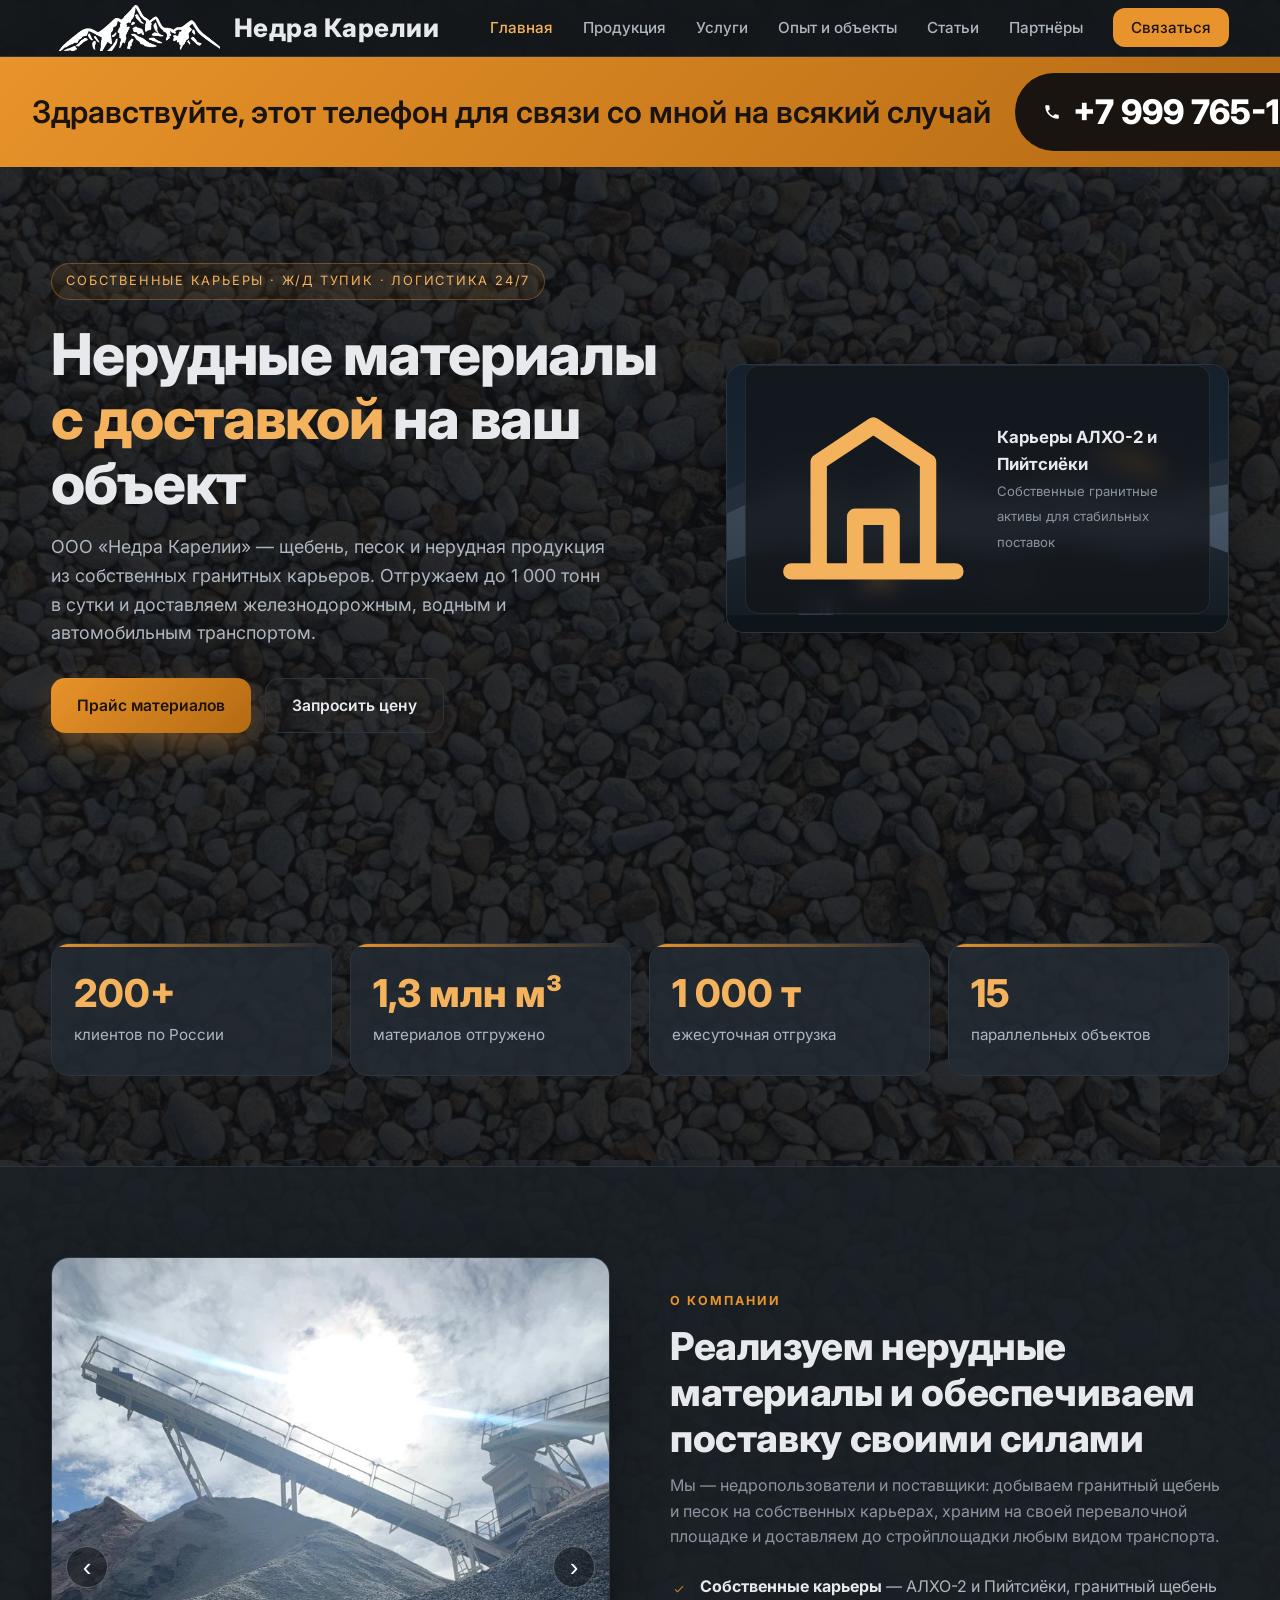
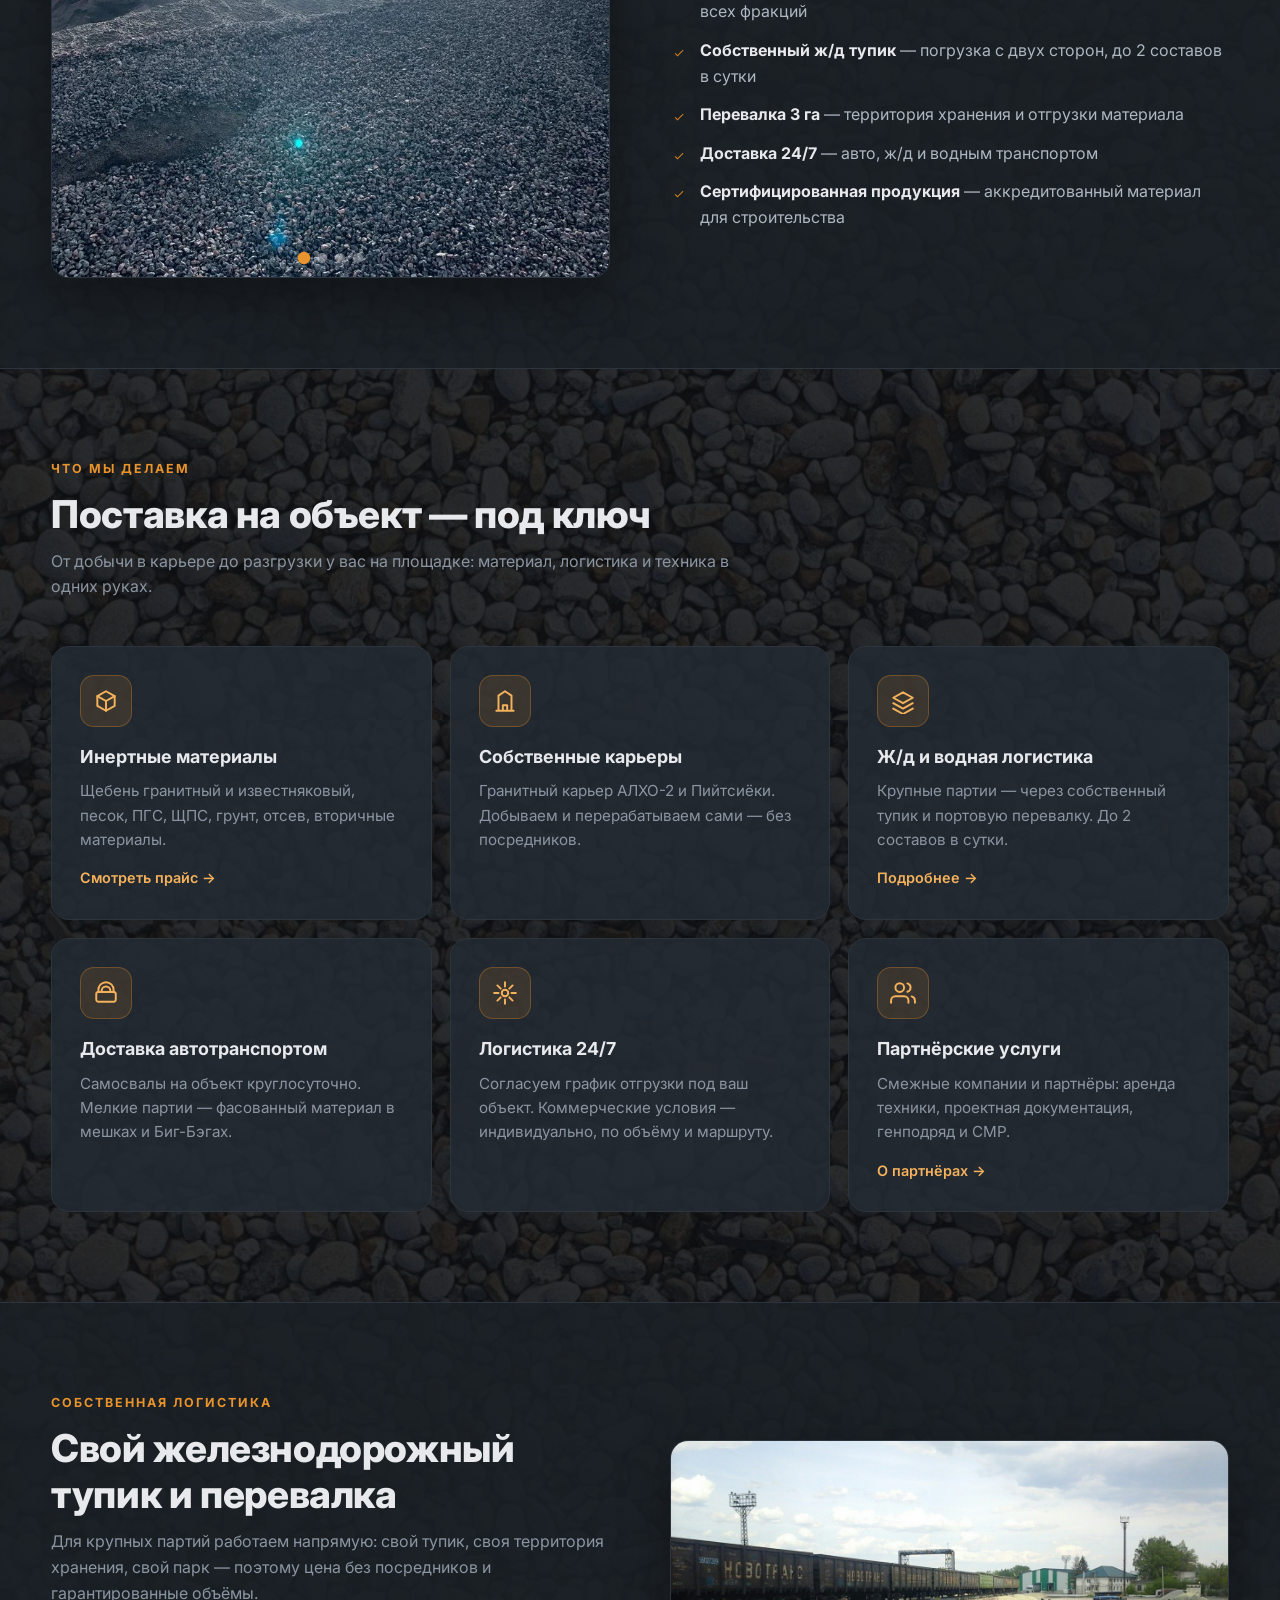
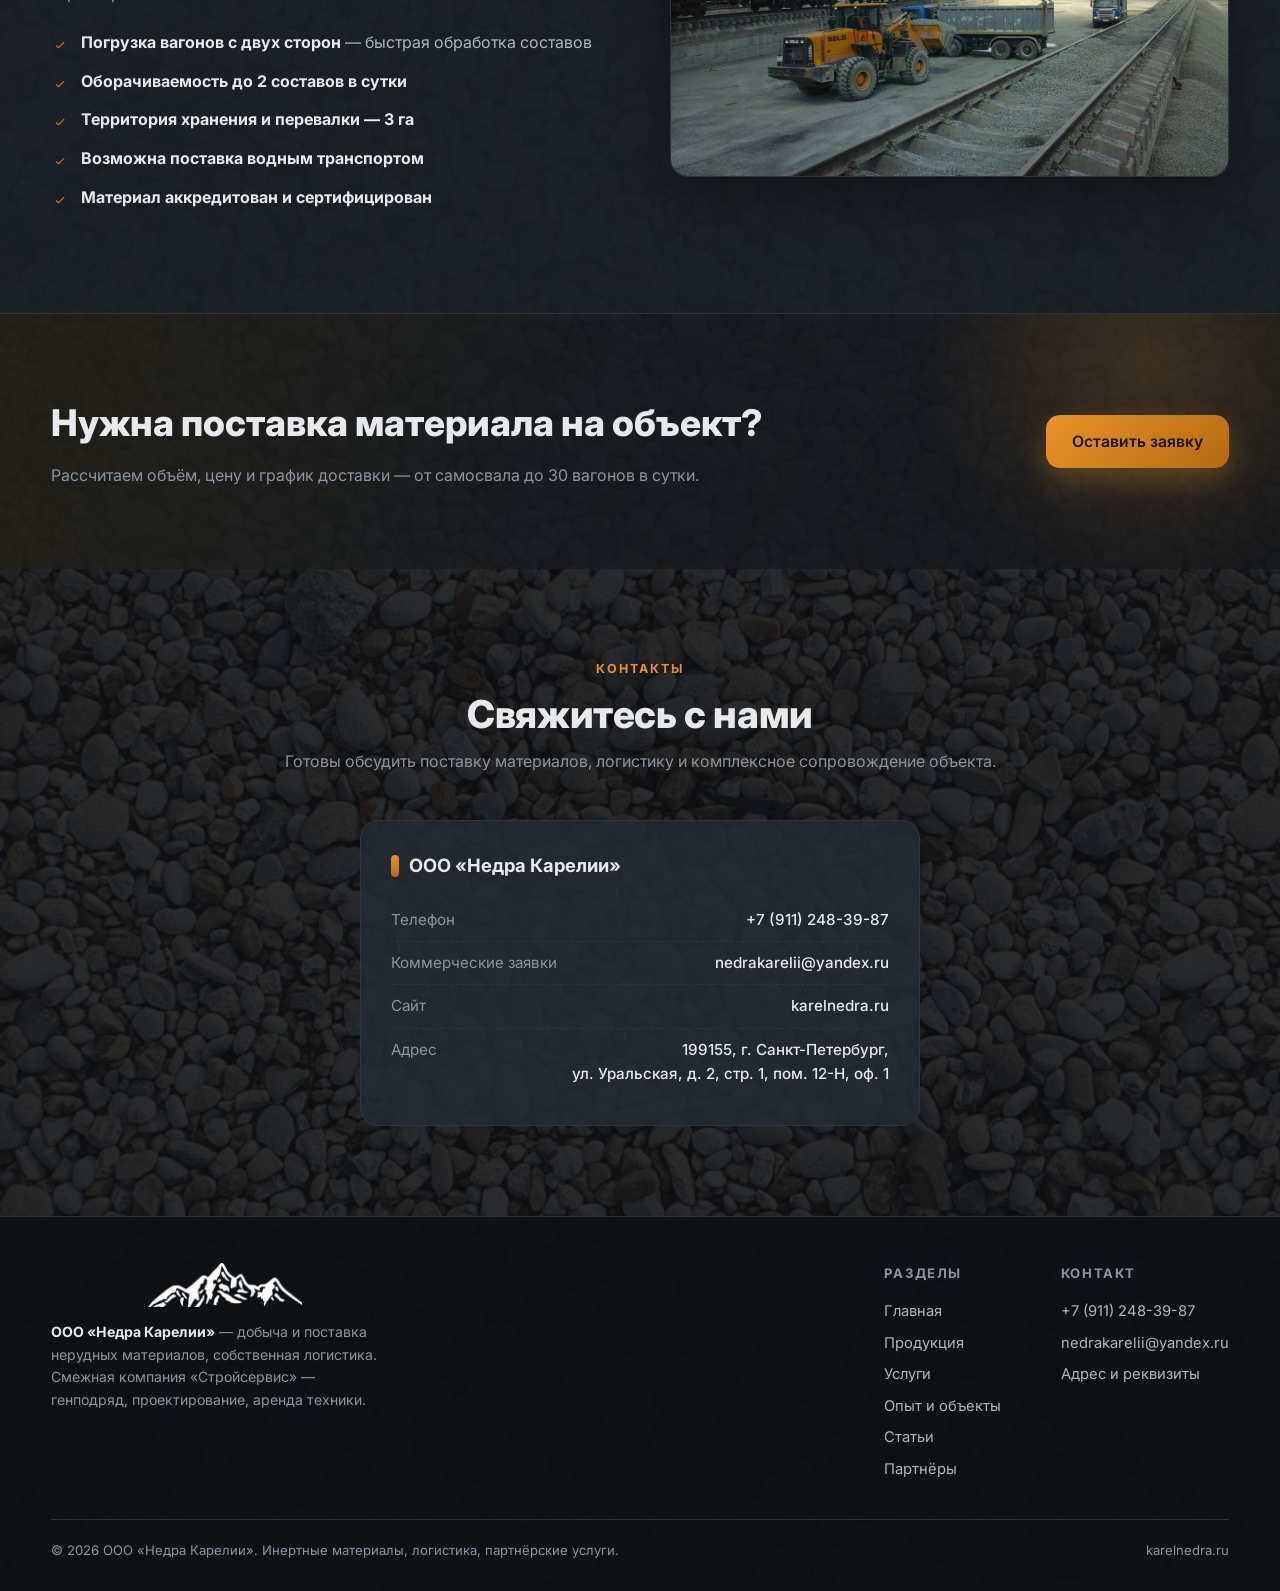
==== commit d2ab6ea8: "Сброс кэша CSS: версия v=49" ====
--- a/index.html
+++ b/index.html
@@ -9,7 +9,7 @@
   <link rel="preconnect" href="https://fonts.googleapis.com">
   <link rel="preconnect" href="https://fonts.gstatic.com" crossorigin>
   <link href="https://fonts.googleapis.com/css2?family=Inter:wght@400;500;600;700;800&display=swap" rel="stylesheet">
-  <link rel="stylesheet" href="css/style.css?v=48">
+  <link rel="stylesheet" href="css/style.css?v=49">
 </head>
 <body>
 
--- a/css/style.css
+++ b/css/style.css
@@ -358,15 +358,15 @@
 }
 .adstrip:hover .adstrip-track { animation-play-state: paused; }
 .adstrip-item {
-  display: inline-flex; align-items: center; gap: 14px;
-  padding: 10px 24px; white-space: nowrap;
-  font-size: 0.97rem; font-weight: 600;
+  display: inline-flex; align-items: center; gap: 24px;
+  padding: 16px 32px; white-space: nowrap;
+  font-size: 1.94rem; font-weight: 600;
 }
 .adstrip-item p { margin: 0; }
 .adstrip-item a {
-  display: inline-flex; align-items: center; gap: 9px;
+  display: inline-flex; align-items: center; gap: 12px;
   background: #1a1410; color: #ffffff; text-decoration: none;
-  padding: 8px 18px; border-radius: 999px; font-weight: 800; font-size: 1.06rem;
+  padding: 12px 28px; border-radius: 999px; font-weight: 800; font-size: 2.12rem;
 }
 .adstrip-item a:hover { background: #000; }
 @keyframes adstrip-marquee {
